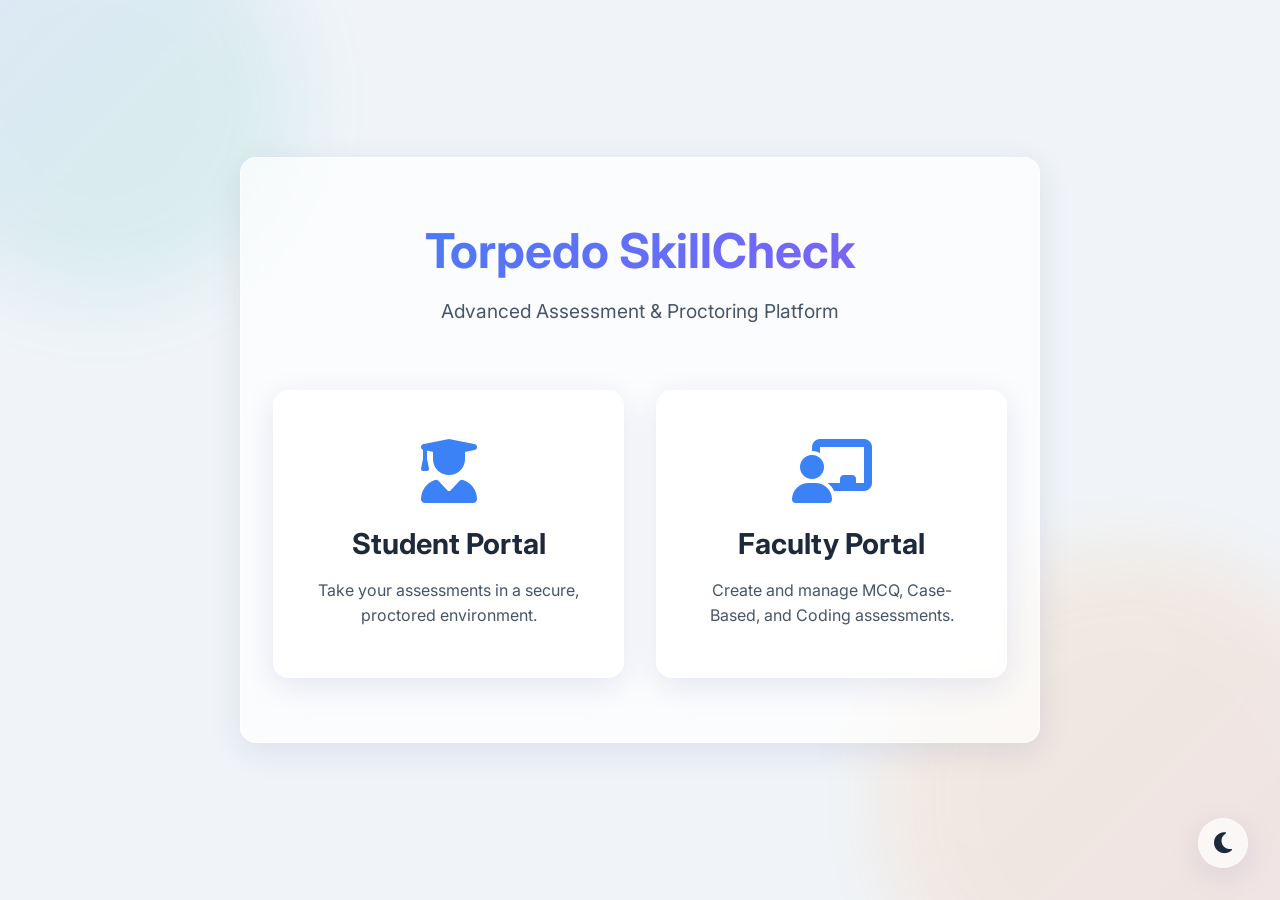
==== index.html @ b28d0c68 "commit" ====
<!DOCTYPE html>
<html lang="en">
<head>
  <meta charset="UTF-8">
  <meta name="viewport" content="width=device-width, initial-scale=1.0">
  <title>Torpedo SkillCheck Portal</title>
  <link rel="stylesheet" href="global.css">
  <!-- Google Fonts: Inter -->
  <link rel="preconnect" href="https://fonts.googleapis.com">
  <link rel="preconnect" href="https://fonts.gstatic.com" crossorigin>
  <link href="https://fonts.googleapis.com/css2?family=Inter:wght@400;500;600;700&display=swap" rel="stylesheet">
  <!-- FontAwesome for Icons -->
  <link rel="stylesheet" href="https://cdnjs.cloudflare.com/ajax/libs/font-awesome/6.4.0/css/all.min.css">
  <style>
    .portal-container {
      display: flex;
      flex-direction: column;
      align-items: center;
      justify-content: center;
      flex: 1;
      padding: 2rem;
      position: relative;
      overflow: hidden;
    }
    
    /* Dynamic animated background bubbles */
    .bg-bubble {
      position: absolute;
      border-radius: 50%;
      background: linear-gradient(135deg, var(--accent-primary), var(--success));
      opacity: 0.1;
      filter: blur(40px);
      z-index: 0;
    }
    
    .bubble-1 {
      width: 400px;
      height: 400px;
      top: -100px;
      left: -100px;
      animation: float 8s ease-in-out infinite;
    }
    
    .bubble-2 {
      width: 500px;
      height: 500px;
      bottom: -150px;
      right: -100px;
      background: linear-gradient(135deg, var(--warning), var(--danger));
      animation: float 12s ease-in-out infinite reverse;
    }
    
    @keyframes float {
      0% { transform: translate(0, 0); }
      50% { transform: translate(30px, 20px); }
      100% { transform: translate(0, 0); }
    }

    .portal-card {
      z-index: 1;
      max-width: 800px;
      width: 100%;
      padding: 4rem 2rem;
      text-align: center;
    }

    .portal-title {
      font-size: 3rem;
      margin-bottom: 1rem;
      background: linear-gradient(135deg, var(--accent-primary), #8b5cf6);
      -webkit-background-clip: text;
      -webkit-text-fill-color: transparent;
    }

    .portal-subtitle {
      font-size: 1.2rem;
      margin-bottom: 4rem;
    }

    .cards-wrapper {
      display: grid;
      grid-template-columns: repeat(auto-fit, minmax(300px, 1fr));
      gap: 2rem;
    }

    .role-card {
      padding: 3rem 2rem;
      display: flex;
      flex-direction: column;
      align-items: center;
      text-decoration: none;
      color: var(--text-primary);
      transition: var(--transition);
    }

    .role-card:hover {
      transform: translateY(-10px);
      border-color: var(--accent-primary);
    }

    .role-icon {
      font-size: 4rem;
      margin-bottom: 1.5rem;
      color: var(--accent-primary);
    }

    .role-title {
      font-size: 1.8rem;
      margin-bottom: 1rem;
    }
  </style>
</head>
<body>
  
  <div class="portal-container">
    <div class="bg-bubble bubble-1"></div>
    <div class="bg-bubble bubble-2"></div>

    <div class="portal-card glass-panel animate-fade-in">
      <h1 class="portal-title">Torpedo SkillCheck</h1>
      <p class="portal-subtitle">Advanced Assessment & Proctoring Platform</p>

      <div class="cards-wrapper">
        <a href="student.html" class="role-card glass-panel">
          <i class="fa-solid fa-user-graduate role-icon"></i>
          <h2 class="role-title">Student Portal</h2>
          <p>Take your assessments in a secure, proctored environment.</p>
        </a>

        <a href="faculty.html" class="role-card glass-panel">
          <i class="fa-solid fa-chalkboard-user role-icon"></i>
          <h2 class="role-title">Faculty Portal</h2>
          <p>Create and manage MCQ, Case-Based, and Coding assessments.</p>
        </a>
      </div>
    </div>
  </div>

  <button class="theme-toggle" id="theme-toggle" title="Toggle Dark Mode">
    <i class="fa-solid fa-moon"></i>
  </button>

  <script src="main.js"></script>
</body>
</html>
---- global.css ----
:root {
  /* Light Mode Colors */
  --bg-primary: #f0f4f8;
  --bg-secondary: #ffffff;
  --text-primary: #1e293b;
  --text-secondary: #475569;
  --accent-primary: #3b82f6;
  --accent-secondary: #60a5fa;
  --success: #10b981;
  --danger: #ef4444;
  --warning: #f59e0b;
  
  --glass-bg: rgba(255, 255, 255, 0.7);
  --glass-border: rgba(255, 255, 255, 0.5);
  --glass-shadow: 0 8px 32px 0 rgba(31, 38, 135, 0.1);
  
  --transition: all 0.3s cubic-bezier(0.4, 0, 0.2, 1);
  --radius-lg: 16px;
  --radius-md: 12px;
  --radius-sm: 8px;
}

[data-theme="dark"] {
  /* Dark Mode Colors */
  --bg-primary: #0f172a;
  --bg-secondary: #1e293b;
  --text-primary: #f8fafc;
  --text-secondary: #cbd5e1;
  --accent-primary: #3b82f6;
  --accent-secondary: #2563eb;
  
  --glass-bg: rgba(30, 41, 59, 0.7);
  --glass-border: rgba(255, 255, 255, 0.1);
  --glass-shadow: 0 8px 32px 0 rgba(0, 0, 0, 0.3);
}

* {
  margin: 0;
  padding: 0;
  box-sizing: border-box;
}

body {
  font-family: 'Inter', system-ui, -apple-system, sans-serif;
  background-color: var(--bg-primary);
  color: var(--text-primary);
  transition: var(--transition);
  min-height: 100vh;
  display: flex;
  flex-direction: column;
}

/* Glassmorphism Utilities */
.glass-panel {
  background: var(--glass-bg);
  backdrop-filter: blur(12px);
  -webkit-backdrop-filter: blur(12px);
  border: 1px solid var(--glass-border);
  box-shadow: var(--glass-shadow);
  border-radius: var(--radius-lg);
}

/* Buttons */
.btn {
  padding: 0.75rem 1.5rem;
  border-radius: var(--radius-sm);
  border: none;
  font-weight: 600;
  cursor: pointer;
  transition: var(--transition);
  display: inline-flex;
  align-items: center;
  justify-content: center;
  gap: 0.5rem;
}

.btn-primary {
  background-color: var(--accent-primary);
  color: white;
}

.btn-primary:hover {
  background-color: var(--accent-secondary);
  transform: translateY(-2px);
  box-shadow: 0 4px 12px rgba(59, 130, 246, 0.4);
}

.btn-outline {
  background-color: transparent;
  border: 2px solid var(--accent-primary);
  color: var(--accent-primary);
}

.btn-outline:hover {
  background-color: var(--accent-primary);
  color: white;
}

/* Theme Toggle Button */
.theme-toggle {
  position: fixed;
  bottom: 2rem;
  right: 2rem;
  width: 50px;
  height: 50px;
  border-radius: 50%;
  background: var(--glass-bg);
  backdrop-filter: blur(8px);
  border: 1px solid var(--glass-border);
  box-shadow: var(--glass-shadow);
  color: var(--text-primary);
  cursor: pointer;
  display: flex;
  align-items: center;
  justify-content: center;
  font-size: 1.5rem;
  transition: var(--transition);
  z-index: 1000;
}

.theme-toggle:hover {
  transform: scale(1.1) rotate(15deg);
}

/* Typography */
h1, h2, h3, h4, h5, h6 {
  color: var(--text-primary);
  line-height: 1.2;
}

p {
  color: var(--text-secondary);
  line-height: 1.6;
}

/* Animations */
@keyframes fadeIn {
  from { opacity: 0; transform: translateY(10px); }
  to { opacity: 1; transform: translateY(0); }
}

.animate-fade-in {
  animation: fadeIn 0.5s ease-out forwards;
}

/* Toast Notifications */
#toast-container {
  position: fixed;
  bottom: 2rem;
  left: 50%;
  transform: translateX(-50%);
  display: flex;
  flex-direction: column;
  gap: 0.5rem;
  z-index: 9999;
}

.toast {
  background: var(--glass-bg);
  backdrop-filter: blur(12px);
  border: 1px solid var(--glass-border);
  box-shadow: var(--glass-shadow);
  padding: 1rem 1.5rem;
  border-radius: var(--radius-sm);
  display: flex;
  align-items: center;
  gap: 0.75rem;
  font-weight: 500;
}

.toast-success i {
  color: var(--success);
}

.toast-error i {
  color: var(--danger);
}

@keyframes fadeOut {
  from { opacity: 1; transform: translateY(0); }
  to { opacity: 0; transform: translateY(10px); }
}
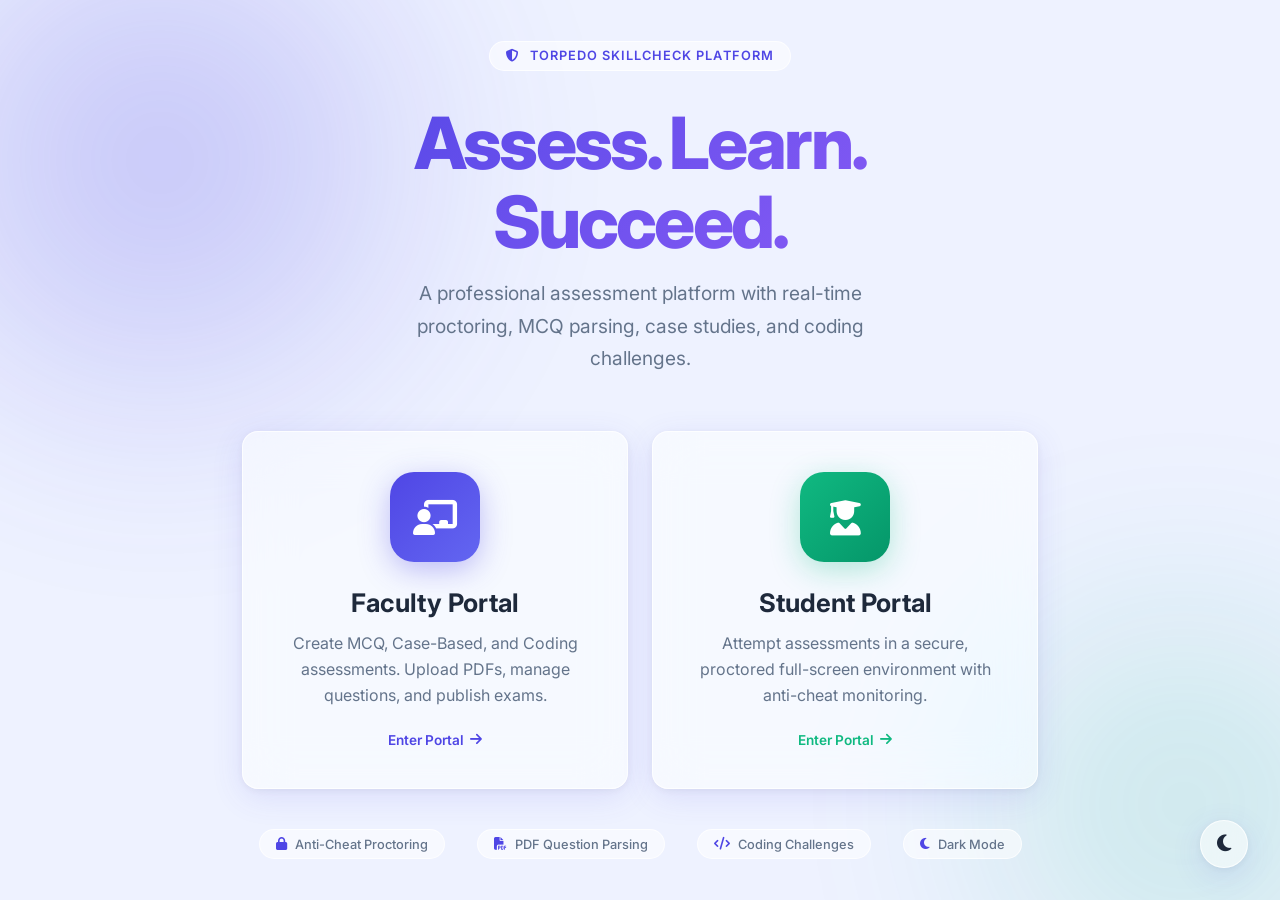
==== commit b066345b: "commit" ====
--- a/index.html
+++ b/index.html
@@ -3,136 +3,176 @@
 <head>
   <meta charset="UTF-8">
   <meta name="viewport" content="width=device-width, initial-scale=1.0">
-  <title>Torpedo SkillCheck Portal</title>
+  <meta name="description" content="Torpedo SkillCheck — Advanced Assessment & Proctoring Platform for Students and Faculty">
+  <title>Torpedo SkillCheck — Assessment Portal</title>
   <link rel="stylesheet" href="global.css">
-  <!-- Google Fonts: Inter -->
-  <link rel="preconnect" href="https://fonts.googleapis.com">
-  <link rel="preconnect" href="https://fonts.gstatic.com" crossorigin>
-  <link href="https://fonts.googleapis.com/css2?family=Inter:wght@400;500;600;700&display=swap" rel="stylesheet">
-  <!-- FontAwesome for Icons -->
-  <link rel="stylesheet" href="https://cdnjs.cloudflare.com/ajax/libs/font-awesome/6.4.0/css/all.min.css">
+  <link rel="stylesheet" href="https://cdnjs.cloudflare.com/ajax/libs/font-awesome/6.5.0/css/all.min.css">
   <style>
-    .portal-container {
-      display: flex;
-      flex-direction: column;
+    body { align-items: center; justify-content: center; }
+
+    .hero-section {
+      text-align: center;
+      max-width: 860px;
+      width: 100%;
+      padding: 2rem;
+      animation: fadeInUp 0.6s ease-out both;
+    }
+
+    .logo-badge {
+      display: inline-flex;
       align-items: center;
-      justify-content: center;
-      flex: 1;
-      padding: 2rem;
-      position: relative;
-      overflow: hidden;
+      gap: 0.6rem;
+      background: var(--glass-bg);
+      border: 1px solid var(--glass-border);
+      border-radius: 99px;
+      padding: 0.4rem 1rem;
+      font-size: 0.8rem;
+      font-weight: 600;
+      color: var(--accent-primary);
+      margin-bottom: 2rem;
+      letter-spacing: 0.08em;
+      text-transform: uppercase;
     }
-    
-    /* Dynamic animated background bubbles */
-    .bg-bubble {
-      position: absolute;
-      border-radius: 50%;
-      background: linear-gradient(135deg, var(--accent-primary), var(--success));
-      opacity: 0.1;
-      filter: blur(40px);
-      z-index: 0;
+
+    .hero-title {
+      font-size: clamp(2.8rem, 6vw, 4.5rem);
+      font-weight: 800;
+      letter-spacing: -0.04em;
+      line-height: 1.1;
+      margin-bottom: 1rem;
+      background: linear-gradient(135deg, var(--accent-primary) 0%, #8b5cf6 50%, var(--success) 100%);
+      background-size: 200% auto;
+      -webkit-background-clip: text;
+      -webkit-text-fill-color: transparent;
+      background-clip: text;
+      animation: shimmer 4s linear infinite;
     }
-    
-    .bubble-1 {
-      width: 400px;
-      height: 400px;
-      top: -100px;
-      left: -100px;
-      animation: float 8s ease-in-out infinite;
+
+    .hero-subtitle {
+      font-size: 1.2rem;
+      margin-bottom: 3.5rem;
+      max-width: 500px;
+      margin-left: auto;
+      margin-right: auto;
     }
-    
-    .bubble-2 {
-      width: 500px;
-      height: 500px;
-      bottom: -150px;
-      right: -100px;
-      background: linear-gradient(135deg, var(--warning), var(--danger));
-      animation: float 12s ease-in-out infinite reverse;
-    }
-    
-    @keyframes float {
-      0% { transform: translate(0, 0); }
-      50% { transform: translate(30px, 20px); }
-      100% { transform: translate(0, 0); }
+
+    .portal-cards {
+      display: grid;
+      grid-template-columns: repeat(auto-fit, minmax(300px, 1fr));
+      gap: 1.5rem;
     }
 
     .portal-card {
-      z-index: 1;
-      max-width: 800px;
-      width: 100%;
-      padding: 4rem 2rem;
-      text-align: center;
-    }
-
-    .portal-title {
-      font-size: 3rem;
-      margin-bottom: 1rem;
-      background: linear-gradient(135deg, var(--accent-primary), #8b5cf6);
-      -webkit-background-clip: text;
-      -webkit-text-fill-color: transparent;
-    }
-
-    .portal-subtitle {
-      font-size: 1.2rem;
-      margin-bottom: 4rem;
-    }
-
-    .cards-wrapper {
-      display: grid;
-      grid-template-columns: repeat(auto-fit, minmax(300px, 1fr));
-      gap: 2rem;
-    }
-
-    .role-card {
-      padding: 3rem 2rem;
+      padding: 2.5rem;
       display: flex;
       flex-direction: column;
       align-items: center;
       text-decoration: none;
       color: var(--text-primary);
       transition: var(--transition);
+      position: relative;
+      overflow: hidden;
+      cursor: pointer;
     }
 
-    .role-card:hover {
-      transform: translateY(-10px);
-      border-color: var(--accent-primary);
+    .portal-card::before {
+      content: '';
+      position: absolute;
+      inset: 0;
+      border-radius: var(--radius-lg);
+      background: linear-gradient(135deg, var(--accent-primary), transparent 60%);
+      opacity: 0;
+      transition: var(--transition);
     }
 
-    .role-icon {
-      font-size: 4rem;
+    .portal-card:hover { transform: translateY(-8px); box-shadow: 0 20px 60px var(--accent-glow); }
+    .portal-card:hover::before { opacity: 0.07; }
+    .portal-card:hover .card-icon { transform: scale(1.15); color: var(--accent-primary); }
+
+    .card-icon-wrap {
+      width: 90px; height: 90px;
+      border-radius: 24px;
+      background: linear-gradient(135deg, var(--accent-primary), var(--accent-secondary));
+      display: flex; align-items: center; justify-content: center;
       margin-bottom: 1.5rem;
-      color: var(--accent-primary);
+      box-shadow: 0 8px 30px var(--accent-glow);
+      position: relative; z-index: 1;
     }
 
-    .role-title {
-      font-size: 1.8rem;
-      margin-bottom: 1rem;
+    .card-icon { font-size: 2.2rem; color: white; transition: var(--transition); }
+
+    .card-title { font-size: 1.6rem; margin-bottom: 0.75rem; font-weight: 700; position: relative; z-index: 1; }
+    .card-desc { color: var(--text-secondary); text-align: center; line-height: 1.6; position: relative; z-index: 1; margin-bottom: 1.5rem; }
+
+    .card-arrow {
+      display: flex; align-items: center; gap: 0.4rem;
+      font-size: 0.85rem; font-weight: 600;
+      color: var(--accent-primary);
+      position: relative; z-index: 1;
+      transition: var(--transition);
     }
+    .portal-card:hover .card-arrow { gap: 0.7rem; }
+
+    .student-card .card-icon-wrap {
+      background: linear-gradient(135deg, #10b981, #059669);
+      box-shadow: 0 8px 30px rgba(16,185,129,0.3);
+    }
+
+    .features-row {
+      display: flex; justify-content: center; gap: 2rem;
+      margin-top: 2.5rem;
+      flex-wrap: wrap;
+    }
+
+    .feature-pill {
+      display: flex; align-items: center; gap: 0.5rem;
+      background: var(--glass-bg);
+      border: 1px solid var(--glass-border);
+      border-radius: 99px;
+      padding: 0.4rem 1rem;
+      font-size: 0.8rem;
+      font-weight: 500;
+      color: var(--text-secondary);
+    }
+    .feature-pill i { color: var(--accent-primary); }
   </style>
 </head>
 <body>
-  
-  <div class="portal-container">
-    <div class="bg-bubble bubble-1"></div>
-    <div class="bg-bubble bubble-2"></div>
 
-    <div class="portal-card glass-panel animate-fade-in">
-      <h1 class="portal-title">Torpedo SkillCheck</h1>
-      <p class="portal-subtitle">Advanced Assessment & Proctoring Platform</p>
+  <div class="hero-section">
+    <div class="logo-badge">
+      <i class="fa-solid fa-shield-halved"></i>
+      Torpedo SkillCheck Platform
+    </div>
 
-      <div class="cards-wrapper">
-        <a href="student.html" class="role-card glass-panel">
-          <i class="fa-solid fa-user-graduate role-icon"></i>
-          <h2 class="role-title">Student Portal</h2>
-          <p>Take your assessments in a secure, proctored environment.</p>
-        </a>
+    <h1 class="hero-title">Assess. Learn.<br>Succeed.</h1>
+    <p class="hero-subtitle">A professional assessment platform with real-time proctoring, MCQ parsing, case studies, and coding challenges.</p>
 
-        <a href="faculty.html" class="role-card glass-panel">
-          <i class="fa-solid fa-chalkboard-user role-icon"></i>
-          <h2 class="role-title">Faculty Portal</h2>
-          <p>Create and manage MCQ, Case-Based, and Coding assessments.</p>
-        </a>
-      </div>
+    <div class="portal-cards">
+      <a href="faculty.html" class="portal-card glass-panel animate-fade-in" style="animation-delay: 0.1s">
+        <div class="card-icon-wrap">
+          <i class="fa-solid fa-chalkboard-user card-icon"></i>
+        </div>
+        <h2 class="card-title">Faculty Portal</h2>
+        <p class="card-desc">Create MCQ, Case-Based, and Coding assessments. Upload PDFs, manage questions, and publish exams.</p>
+        <span class="card-arrow">Enter Portal <i class="fa-solid fa-arrow-right"></i></span>
+      </a>
+
+      <a href="student.html" class="portal-card glass-panel student-card animate-fade-in" style="animation-delay: 0.2s">
+        <div class="card-icon-wrap">
+          <i class="fa-solid fa-user-graduate card-icon"></i>
+        </div>
+        <h2 class="card-title">Student Portal</h2>
+        <p class="card-desc">Attempt assessments in a secure, proctored full-screen environment with anti-cheat monitoring.</p>
+        <span class="card-arrow" style="color: var(--success)">Enter Portal <i class="fa-solid fa-arrow-right"></i></span>
+      </a>
+    </div>
+
+    <div class="features-row">
+      <div class="feature-pill"><i class="fa-solid fa-lock"></i> Anti-Cheat Proctoring</div>
+      <div class="feature-pill"><i class="fa-solid fa-file-pdf"></i> PDF Question Parsing</div>
+      <div class="feature-pill"><i class="fa-solid fa-code"></i> Coding Challenges</div>
+      <div class="feature-pill"><i class="fa-solid fa-moon"></i> Dark Mode</div>
     </div>
   </div>
 
@@ -140,6 +180,6 @@
     <i class="fa-solid fa-moon"></i>
   </button>
 
-  <script src="main.js"></script>
+  <script src="main.js?v=4"></script>
 </body>
 </html>
--- a/global.css
+++ b/global.css
@@ -1,70 +1,120 @@
+/* =====================================================
+   TORPEDO SKILLCHECK — GLOBAL CSS
+   Premium Design System
+   ===================================================== */
+
+@import url('https://fonts.googleapis.com/css2?family=Inter:wght@300;400;500;600;700;800&display=swap');
+
 :root {
-  /* Light Mode Colors */
-  --bg-primary: #f0f4f8;
+  /* Light Mode */
+  --bg-primary: #eef2ff;
   --bg-secondary: #ffffff;
   --text-primary: #1e293b;
-  --text-secondary: #475569;
-  --accent-primary: #3b82f6;
-  --accent-secondary: #60a5fa;
+  --text-secondary: #64748b;
+  --accent-primary: #4f46e5;
+  --accent-secondary: #6366f1;
+  --accent-glow: rgba(79, 70, 229, 0.35);
   --success: #10b981;
   --danger: #ef4444;
   --warning: #f59e0b;
-  
-  --glass-bg: rgba(255, 255, 255, 0.7);
-  --glass-border: rgba(255, 255, 255, 0.5);
-  --glass-shadow: 0 8px 32px 0 rgba(31, 38, 135, 0.1);
-  
-  --transition: all 0.3s cubic-bezier(0.4, 0, 0.2, 1);
+  --success-bg: rgba(16, 185, 129, 0.12);
+  --danger-bg: rgba(239, 68, 68, 0.12);
+
+  --glass-bg: rgba(255, 255, 255, 0.55);
+  --glass-bg-strong: rgba(255, 255, 255, 0.8);
+  --glass-border: rgba(255, 255, 255, 0.75);
+  --glass-shadow: 0 8px 32px rgba(79, 70, 229, 0.12), 0 2px 8px rgba(0,0,0,0.06);
+
+  --transition: all 0.25s cubic-bezier(0.4, 0, 0.2, 1);
+  --radius-xl: 20px;
   --radius-lg: 16px;
   --radius-md: 12px;
   --radius-sm: 8px;
+  --radius-xs: 6px;
 }
 
 [data-theme="dark"] {
-  /* Dark Mode Colors */
-  --bg-primary: #0f172a;
-  --bg-secondary: #1e293b;
-  --text-primary: #f8fafc;
-  --text-secondary: #cbd5e1;
-  --accent-primary: #3b82f6;
-  --accent-secondary: #2563eb;
-  
-  --glass-bg: rgba(30, 41, 59, 0.7);
-  --glass-border: rgba(255, 255, 255, 0.1);
-  --glass-shadow: 0 8px 32px 0 rgba(0, 0, 0, 0.3);
-}
-
-* {
-  margin: 0;
-  padding: 0;
-  box-sizing: border-box;
-}
+  /* Dark Mode */
+  --bg-primary: #0d1117;
+  --bg-secondary: #161b27;
+  --text-primary: #f0f4ff;
+  --text-secondary: #8892b0;
+  --accent-primary: #7c3aed;
+  --accent-secondary: #8b5cf6;
+  --accent-glow: rgba(124, 58, 237, 0.4);
+
+  --glass-bg: rgba(22, 27, 39, 0.7);
+  --glass-bg-strong: rgba(22, 27, 39, 0.92);
+  --glass-border: rgba(255, 255, 255, 0.07);
+  --glass-shadow: 0 8px 32px rgba(0, 0, 0, 0.5), 0 2px 8px rgba(0,0,0,0.3);
+}
+
+/* ---- Reset ---- */
+*, *::before, *::after { margin: 0; padding: 0; box-sizing: border-box; }
+
+html { scroll-behavior: smooth; }
 
 body {
   font-family: 'Inter', system-ui, -apple-system, sans-serif;
   background-color: var(--bg-primary);
   color: var(--text-primary);
-  transition: var(--transition);
   min-height: 100vh;
   display: flex;
   flex-direction: column;
-}
-
-/* Glassmorphism Utilities */
+  position: relative;
+  overflow-x: hidden;
+  transition: background-color 0.4s ease, color 0.4s ease;
+}
+
+/* ---- Animated Background Orbs ---- */
+body::before, body::after {
+  content: "";
+  position: fixed;
+  border-radius: 50%;
+  filter: blur(90px);
+  z-index: -1;
+  pointer-events: none;
+  animation: orbFloat 18s infinite alternate ease-in-out;
+}
+
+body::before {
+  width: 55vw; height: 55vw;
+  background: radial-gradient(circle, var(--accent-primary), transparent 70%);
+  top: -15vw; left: -15vw;
+  opacity: 0.3;
+}
+
+body::after {
+  width: 45vw; height: 45vw;
+  background: radial-gradient(circle, var(--success), transparent 70%);
+  bottom: -15vw; right: -15vw;
+  opacity: 0.2;
+  animation-delay: -8s;
+}
+
+@keyframes orbFloat {
+  0%   { transform: translate(0, 0) scale(1); }
+  50%  { transform: translate(4vw, 6vh) scale(1.15); }
+  100% { transform: translate(-3vw, 10vh) scale(0.88); }
+}
+
+/* ---- Glass Panel ---- */
 .glass-panel {
   background: var(--glass-bg);
-  backdrop-filter: blur(12px);
-  -webkit-backdrop-filter: blur(12px);
+  backdrop-filter: blur(24px) saturate(180%);
+  -webkit-backdrop-filter: blur(24px) saturate(180%);
   border: 1px solid var(--glass-border);
   box-shadow: var(--glass-shadow);
   border-radius: var(--radius-lg);
 }
 
-/* Buttons */
+/* ---- Buttons ---- */
 .btn {
   padding: 0.75rem 1.5rem;
   border-radius: var(--radius-sm);
   border: none;
+  font-family: inherit;
+  font-size: 0.9rem;
   font-weight: 600;
   cursor: pointer;
   transition: var(--transition);
@@ -72,111 +122,261 @@
   align-items: center;
   justify-content: center;
   gap: 0.5rem;
+  letter-spacing: 0.01em;
+  text-decoration: none;
 }
 
 .btn-primary {
-  background-color: var(--accent-primary);
+  background: linear-gradient(135deg, var(--accent-primary), var(--accent-secondary));
   color: white;
+  box-shadow: 0 4px 15px var(--accent-glow);
 }
 
 .btn-primary:hover {
-  background-color: var(--accent-secondary);
   transform: translateY(-2px);
-  box-shadow: 0 4px 12px rgba(59, 130, 246, 0.4);
-}
+  box-shadow: 0 8px 25px var(--accent-glow);
+  filter: brightness(1.1);
+}
+
+.btn-primary:active { transform: translateY(0); }
 
 .btn-outline {
-  background-color: transparent;
+  background: transparent;
   border: 2px solid var(--accent-primary);
   color: var(--accent-primary);
 }
 
 .btn-outline:hover {
-  background-color: var(--accent-primary);
+  background: var(--accent-primary);
   color: white;
-}
-
-/* Theme Toggle Button */
+  transform: translateY(-2px);
+}
+
+.btn-danger {
+  background: var(--danger);
+  color: white;
+}
+.btn-danger:hover { filter: brightness(1.1); transform: translateY(-2px); }
+
+.btn-sm { padding: 0.5rem 1rem; font-size: 0.8rem; }
+.btn-block { width: 100%; }
+
+/* ---- Typography ---- */
+h1, h2, h3, h4, h5, h6 { color: var(--text-primary); line-height: 1.3; font-weight: 700; }
+p { color: var(--text-secondary); line-height: 1.7; }
+
+/* ---- Utility ---- */
+.hidden { display: none !important; }
+.text-center { text-align: center; }
+.text-success { color: var(--success); }
+.text-danger { color: var(--danger); }
+.text-warning { color: var(--warning); }
+.text-accent { color: var(--accent-primary); }
+.mt-1 { margin-top: 0.5rem; }
+.mt-2 { margin-top: 1rem; }
+.mt-3 { margin-top: 1.5rem; }
+.mt-4 { margin-top: 2rem; }
+.mb-1 { margin-bottom: 0.5rem; }
+.mb-2 { margin-bottom: 1rem; }
+
+/* ---- Navbar ---- */
+.navbar {
+  display: flex;
+  justify-content: space-between;
+  align-items: center;
+  padding: 1.1rem 2.5rem;
+  border-radius: 0;
+  border-left: none;
+  border-right: none;
+  border-top: none;
+  position: sticky;
+  top: 0;
+  z-index: 100;
+}
+
+.nav-brand {
+  font-size: 1.4rem;
+  font-weight: 800;
+  display: flex;
+  align-items: center;
+  gap: 0.75rem;
+  color: var(--accent-primary);
+  letter-spacing: -0.02em;
+}
+
+.nav-brand span { color: var(--text-primary); }
+
+.nav-links { display: flex; align-items: center; gap: 1.5rem; }
+
+.nav-link {
+  color: var(--text-secondary);
+  text-decoration: none;
+  font-weight: 500;
+  transition: var(--transition);
+  font-size: 0.9rem;
+  display: flex;
+  align-items: center;
+  gap: 0.4rem;
+}
+.nav-link:hover { color: var(--accent-primary); }
+
+/* ---- Theme Toggle ---- */
+.theme-toggle-inline {
+  background: var(--glass-bg);
+  border: 1px solid var(--glass-border);
+  color: var(--text-primary);
+  font-size: 1rem;
+  cursor: pointer;
+  transition: var(--transition);
+  width: 38px; height: 38px;
+  border-radius: 50%;
+  display: flex; align-items: center; justify-content: center;
+}
+.theme-toggle-inline:hover { color: var(--accent-primary); transform: rotate(20deg); }
+
 .theme-toggle {
-  position: fixed;
-  bottom: 2rem;
-  right: 2rem;
-  width: 50px;
-  height: 50px;
+  position: fixed; bottom: 2rem; right: 2rem;
+  width: 48px; height: 48px;
   border-radius: 50%;
-  background: var(--glass-bg);
-  backdrop-filter: blur(8px);
-  border: 1px solid var(--glass-border);
-  box-shadow: var(--glass-shadow);
-  color: var(--text-primary);
-  cursor: pointer;
-  display: flex;
-  align-items: center;
-  justify-content: center;
-  font-size: 1.5rem;
-  transition: var(--transition);
-  z-index: 1000;
-}
-
-.theme-toggle:hover {
-  transform: scale(1.1) rotate(15deg);
-}
-
-/* Typography */
-h1, h2, h3, h4, h5, h6 {
-  color: var(--text-primary);
-  line-height: 1.2;
-}
-
-p {
-  color: var(--text-secondary);
-  line-height: 1.6;
-}
-
-/* Animations */
-@keyframes fadeIn {
-  from { opacity: 0; transform: translateY(10px); }
-  to { opacity: 1; transform: translateY(0); }
-}
-
-.animate-fade-in {
-  animation: fadeIn 0.5s ease-out forwards;
-}
-
-/* Toast Notifications */
-#toast-container {
-  position: fixed;
-  bottom: 2rem;
-  left: 50%;
-  transform: translateX(-50%);
-  display: flex;
-  flex-direction: column;
-  gap: 0.5rem;
-  z-index: 9999;
-}
-
-.toast {
   background: var(--glass-bg);
   backdrop-filter: blur(12px);
   border: 1px solid var(--glass-border);
   box-shadow: var(--glass-shadow);
-  padding: 1rem 1.5rem;
+  color: var(--text-primary);
+  cursor: pointer;
+  display: flex; align-items: center; justify-content: center;
+  font-size: 1.2rem;
+  transition: var(--transition);
+  z-index: 999;
+}
+.theme-toggle:hover { transform: scale(1.15) rotate(20deg); color: var(--accent-primary); }
+
+/* ---- Badge ---- */
+.badge {
+  padding: 0.3rem 0.8rem;
+  border-radius: 99px;
+  font-size: 0.75rem;
+  font-weight: 600;
+  display: inline-flex;
+  align-items: center;
+  gap: 0.3rem;
+}
+.badge-success { background: var(--success-bg); color: var(--success); }
+.badge-danger { background: var(--danger-bg); color: var(--danger); }
+.badge-warning { background: rgba(245,158,11,0.12); color: var(--warning); }
+
+/* ---- Forms ---- */
+.form-group { margin-bottom: 1.5rem; }
+
+.form-group label {
+  display: block;
+  margin-bottom: 0.5rem;
+  font-weight: 600;
+  font-size: 0.875rem;
+  color: var(--text-primary);
+}
+
+.form-control {
+  width: 100%;
+  padding: 0.8rem 1rem;
+  border: 1.5px solid var(--glass-border);
+  background: var(--glass-bg-strong);
+  color: var(--text-primary);
   border-radius: var(--radius-sm);
-  display: flex;
-  align-items: center;
-  gap: 0.75rem;
-  font-weight: 500;
-}
-
-.toast-success i {
-  color: var(--success);
-}
-
-.toast-error i {
-  color: var(--danger);
-}
+  font-family: inherit;
+  font-size: 0.95rem;
+  transition: var(--transition);
+  resize: vertical;
+}
+
+.form-control:focus {
+  outline: none;
+  border-color: var(--accent-primary);
+  box-shadow: 0 0 0 3px var(--accent-glow);
+}
+
+.form-control::placeholder { color: var(--text-secondary); opacity: 0.7; }
+
+/* ---- Spinner ---- */
+.spinner {
+  width: 44px; height: 44px;
+  border: 3px solid rgba(79,70,229,0.15);
+  border-top-color: var(--accent-primary);
+  border-radius: 50%;
+  animation: spin 0.8s linear infinite;
+  margin: 0 auto 1rem;
+}
+@keyframes spin { to { transform: rotate(360deg); } }
+
+/* ---- Animations ---- */
+@keyframes fadeInUp {
+  from { opacity: 0; transform: translateY(20px); }
+  to   { opacity: 1; transform: translateY(0); }
+}
+@keyframes fadeIn {
+  from { opacity: 0; } to { opacity: 1; }
+}
+@keyframes slideInRight {
+  from { opacity: 0; transform: translateX(30px); }
+  to   { opacity: 1; transform: translateX(0); }
+}
+@keyframes pulse {
+  0%, 100% { opacity: 1; }
+  50%       { opacity: 0.6; }
+}
+@keyframes shimmer {
+  0% { background-position: -200% center; }
+  100% { background-position: 200% center; }
+}
+
+.animate-fade-in  { animation: fadeInUp 0.45s ease-out both; }
+.animate-slide-in { animation: slideInRight 0.4s ease-out both; }
+
+/* ---- Toast ---- */
+#toast-container {
+  position: fixed;
+  bottom: 2rem; left: 50%;
+  transform: translateX(-50%);
+  display: flex; flex-direction: column;
+  gap: 0.6rem;
+  z-index: 9999;
+  pointer-events: none;
+}
+
+.toast {
+  background: var(--glass-bg-strong);
+  backdrop-filter: blur(20px);
+  border: 1px solid var(--glass-border);
+  box-shadow: 0 8px 32px rgba(0,0,0,0.15);
+  padding: 0.9rem 1.5rem;
+  border-radius: var(--radius-md);
+  display: flex; align-items: center; gap: 0.75rem;
+  font-weight: 600;
+  font-size: 0.9rem;
+  min-width: 280px;
+  animation: fadeInUp 0.3s ease-out;
+  pointer-events: auto;
+}
+
+.toast-success { border-left: 4px solid var(--success); }
+.toast-success i { color: var(--success); font-size: 1.1rem; }
+.toast-error { border-left: 4px solid var(--danger); }
+.toast-error i { color: var(--danger); font-size: 1.1rem; }
+.toast-warning { border-left: 4px solid var(--warning); }
+.toast-warning i { color: var(--warning); font-size: 1.1rem; }
 
 @keyframes fadeOut {
-  from { opacity: 1; transform: translateY(0); }
-  to { opacity: 0; transform: translateY(10px); }
-}
+  to { opacity: 0; transform: translateY(8px); }
+}
+
+/* ---- Code Font ---- */
+.code-font {
+  font-family: 'JetBrains Mono', 'Fira Code', 'Courier New', monospace;
+  font-size: 0.9rem;
+  line-height: 1.5;
+}
+
+/* ---- Scrollbar ---- */
+::-webkit-scrollbar { width: 6px; }
+::-webkit-scrollbar-track { background: transparent; }
+::-webkit-scrollbar-thumb { background: var(--accent-primary); border-radius: 99px; opacity: 0.5; }
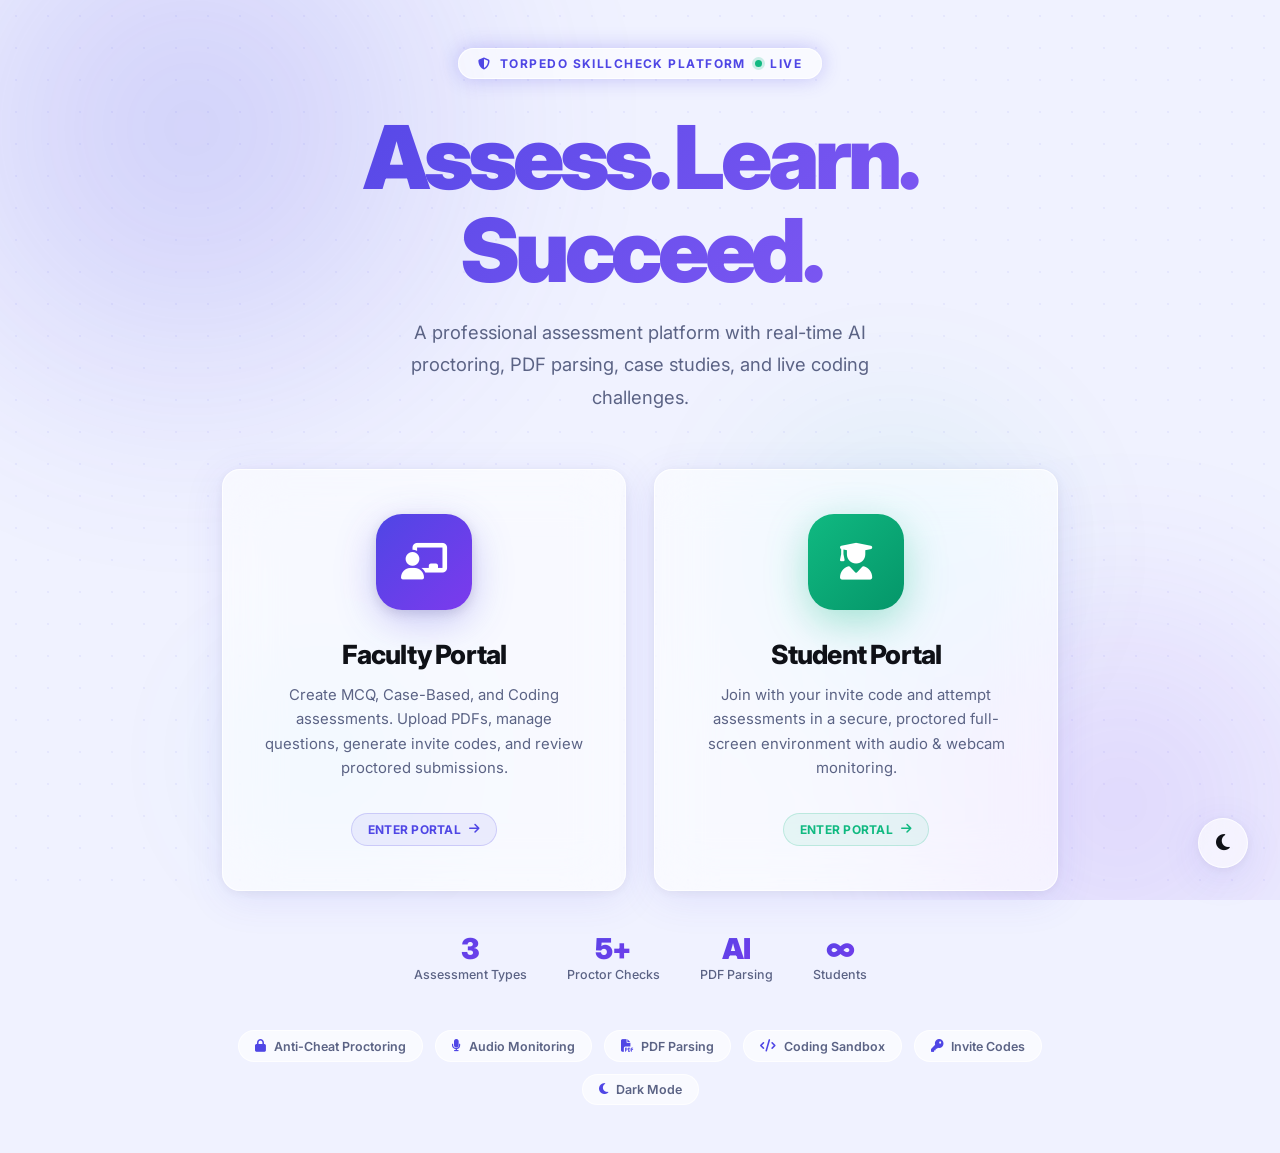
==== commit 736033db: "commit" ====
--- a/index.html
+++ b/index.html
@@ -10,168 +10,319 @@
   <style>
     body { align-items: center; justify-content: center; }
 
+    /* ---- Hero ---- */
     .hero-section {
       text-align: center;
-      max-width: 860px;
+      max-width: 900px;
       width: 100%;
-      padding: 2rem;
-      animation: fadeInUp 0.6s ease-out both;
+      padding: 3rem 2rem;
+      position: relative;
+      z-index: 1;
     }
 
     .logo-badge {
       display: inline-flex;
       align-items: center;
-      gap: 0.6rem;
+      gap: 0.55rem;
       background: var(--glass-bg);
       border: 1px solid var(--glass-border);
       border-radius: 99px;
-      padding: 0.4rem 1rem;
-      font-size: 0.8rem;
-      font-weight: 600;
+      padding: 0.45rem 1.2rem;
+      font-size: 0.75rem;
+      font-weight: 700;
       color: var(--accent-primary);
       margin-bottom: 2rem;
-      letter-spacing: 0.08em;
+      letter-spacing: 0.12em;
       text-transform: uppercase;
+      animation: fadeInDown 0.6s ease-out both;
+      box-shadow: 0 0 20px var(--accent-glow);
+    }
+
+    .logo-badge i {
+      animation: iconPulseGlow 3s ease-in-out infinite;
+    }
+
+    /* Animated badge dot */
+    .live-dot {
+      width: 7px; height: 7px;
+      background: var(--success);
+      border-radius: 50%;
+      animation: pulse 1.5s ease-in-out infinite;
+      box-shadow: 0 0 0 3px rgba(16,185,129,0.2);
     }
 
     .hero-title {
-      font-size: clamp(2.8rem, 6vw, 4.5rem);
-      font-weight: 800;
-      letter-spacing: -0.04em;
-      line-height: 1.1;
-      margin-bottom: 1rem;
-      background: linear-gradient(135deg, var(--accent-primary) 0%, #8b5cf6 50%, var(--success) 100%);
-      background-size: 200% auto;
+      font-size: clamp(3rem, 7vw, 5.5rem);
+      font-weight: 900;
+      letter-spacing: -0.05em;
+      line-height: 1.05;
+      margin-bottom: 1.25rem;
+      background: linear-gradient(135deg, var(--accent-primary) 0%, #8b5cf6 40%, var(--accent-tertiary) 70%, var(--success) 100%);
+      background-size: 300% auto;
       -webkit-background-clip: text;
       -webkit-text-fill-color: transparent;
       background-clip: text;
-      animation: shimmer 4s linear infinite;
+      animation: shimmer 6s linear infinite, fadeInUp 0.7s ease-out 0.1s both;
     }
 
     .hero-subtitle {
-      font-size: 1.2rem;
+      font-size: 1.15rem;
       margin-bottom: 3.5rem;
-      max-width: 500px;
+      max-width: 540px;
       margin-left: auto;
       margin-right: auto;
-    }
-
+      animation: fadeInUp 0.7s ease-out 0.25s both;
+    }
+
+    /* ---- Portal Cards ---- */
     .portal-cards {
       display: grid;
       grid-template-columns: repeat(auto-fit, minmax(300px, 1fr));
-      gap: 1.5rem;
+      gap: 1.75rem;
+      animation: fadeInUp 0.7s ease-out 0.35s both;
     }
 
     .portal-card {
-      padding: 2.5rem;
+      padding: 2.75rem 2.25rem;
       display: flex;
       flex-direction: column;
       align-items: center;
       text-decoration: none;
       color: var(--text-primary);
-      transition: var(--transition);
+      transition: all 0.4s cubic-bezier(0.34, 1.56, 0.64, 1);
       position: relative;
       overflow: hidden;
       cursor: pointer;
     }
 
+    /* Shimmer sweep on hover */
     .portal-card::before {
       content: '';
       position: absolute;
-      inset: 0;
-      border-radius: var(--radius-lg);
-      background: linear-gradient(135deg, var(--accent-primary), transparent 60%);
+      top: -50%; left: -75%;
+      width: 50%; height: 200%;
+      background: linear-gradient(to right, transparent, rgba(255,255,255,0.12), transparent);
+      transform: skewX(-15deg);
+      transition: left 0.6s ease;
+      pointer-events: none;
+    }
+    .portal-card:hover::before { left: 135%; }
+
+    /* Glow halo */
+    .portal-card::after {
+      content: '';
+      position: absolute;
+      inset: -2px;
+      border-radius: calc(var(--radius-lg) + 2px);
+      background: linear-gradient(135deg, var(--accent-primary), var(--accent-secondary));
+      z-index: -1;
       opacity: 0;
-      transition: var(--transition);
-    }
-
-    .portal-card:hover { transform: translateY(-8px); box-shadow: 0 20px 60px var(--accent-glow); }
-    .portal-card:hover::before { opacity: 0.07; }
-    .portal-card:hover .card-icon { transform: scale(1.15); color: var(--accent-primary); }
+      transition: opacity 0.4s ease;
+    }
+    .portal-card:hover::after { opacity: 0.2; }
+
+    .portal-card:hover {
+      transform: translateY(-10px) scale(1.01);
+      box-shadow: 0 30px 80px var(--accent-glow-lg);
+    }
 
     .card-icon-wrap {
-      width: 90px; height: 90px;
-      border-radius: 24px;
-      background: linear-gradient(135deg, var(--accent-primary), var(--accent-secondary));
+      width: 96px; height: 96px;
+      border-radius: 26px;
+      background: linear-gradient(135deg, var(--accent-primary) 0%, var(--accent-secondary) 100%);
       display: flex; align-items: center; justify-content: center;
-      margin-bottom: 1.5rem;
-      box-shadow: 0 8px 30px var(--accent-glow);
+      margin-bottom: 1.75rem;
+      box-shadow: 0 12px 40px var(--accent-glow), 0 4px 12px rgba(0,0,0,0.12);
       position: relative; z-index: 1;
-    }
-
-    .card-icon { font-size: 2.2rem; color: white; transition: var(--transition); }
-
-    .card-title { font-size: 1.6rem; margin-bottom: 0.75rem; font-weight: 700; position: relative; z-index: 1; }
-    .card-desc { color: var(--text-secondary); text-align: center; line-height: 1.6; position: relative; z-index: 1; margin-bottom: 1.5rem; }
+      transition: all 0.4s cubic-bezier(0.34, 1.56, 0.64, 1);
+      animation: float 5s ease-in-out infinite;
+    }
+
+    .portal-card:hover .card-icon-wrap {
+      transform: scale(1.12) rotate(-3deg);
+      box-shadow: 0 20px 60px var(--accent-glow-lg);
+    }
+
+    .card-icon { font-size: 2.3rem; color: white; }
+
+    .card-title {
+      font-size: 1.65rem;
+      margin-bottom: 0.75rem;
+      font-weight: 800;
+      position: relative; z-index: 1;
+      letter-spacing: -0.03em;
+    }
+
+    .card-desc {
+      color: var(--text-secondary);
+      text-align: center;
+      line-height: 1.65;
+      position: relative; z-index: 1;
+      margin-bottom: 2rem;
+      font-size: 0.93rem;
+    }
 
     .card-arrow {
-      display: flex; align-items: center; gap: 0.4rem;
-      font-size: 0.85rem; font-weight: 600;
+      display: inline-flex;
+      align-items: center;
+      gap: 0.5rem;
+      font-size: 0.85rem;
+      font-weight: 700;
       color: var(--accent-primary);
       position: relative; z-index: 1;
-      transition: var(--transition);
-    }
-    .portal-card:hover .card-arrow { gap: 0.7rem; }
+      padding: 0.5rem 1rem;
+      border-radius: 99px;
+      background: rgba(79,70,229,0.08);
+      border: 1px solid rgba(79,70,229,0.2);
+      transition: all 0.3s ease;
+      letter-spacing: 0.02em;
+      text-transform: uppercase;
+      font-size: 0.75rem;
+    }
+    .portal-card:hover .card-arrow {
+      background: rgba(79,70,229,0.15);
+      gap: 0.8rem;
+    }
 
     .student-card .card-icon-wrap {
-      background: linear-gradient(135deg, #10b981, #059669);
-      box-shadow: 0 8px 30px rgba(16,185,129,0.3);
-    }
-
+      background: linear-gradient(135deg, #10b981 0%, #059669 100%);
+      box-shadow: 0 12px 40px rgba(16,185,129,0.35);
+    }
+    .student-card .card-arrow {
+      color: var(--success);
+      background: rgba(16,185,129,0.08);
+      border-color: rgba(16,185,129,0.2);
+    }
+    .student-card:hover .card-arrow { background: rgba(16,185,129,0.15); }
+    .student-card:hover { box-shadow: 0 30px 80px rgba(16,185,129,0.25); }
+
+    /* ---- Feature Pills ---- */
     .features-row {
-      display: flex; justify-content: center; gap: 2rem;
-      margin-top: 2.5rem;
+      display: flex;
+      justify-content: center;
+      gap: 0.75rem;
+      margin-top: 3rem;
       flex-wrap: wrap;
+      animation: fadeInUp 0.7s ease-out 0.5s both;
     }
 
     .feature-pill {
-      display: flex; align-items: center; gap: 0.5rem;
+      display: flex;
+      align-items: center;
+      gap: 0.5rem;
       background: var(--glass-bg);
       border: 1px solid var(--glass-border);
       border-radius: 99px;
-      padding: 0.4rem 1rem;
-      font-size: 0.8rem;
-      font-weight: 500;
+      padding: 0.45rem 1rem;
+      font-size: 0.78rem;
+      font-weight: 600;
       color: var(--text-secondary);
+      transition: var(--transition);
+      cursor: default;
     }
     .feature-pill i { color: var(--accent-primary); }
+    .feature-pill:hover {
+      border-color: var(--accent-primary);
+      color: var(--accent-primary);
+      background: rgba(79,70,229,0.07);
+      transform: translateY(-2px);
+      box-shadow: 0 4px 15px var(--accent-glow);
+    }
+
+    /* ---- Stats ---- */
+    .stats-row {
+      display: flex;
+      justify-content: center;
+      gap: 2.5rem;
+      margin-top: 2.5rem;
+      flex-wrap: wrap;
+      animation: fadeInUp 0.7s ease-out 0.45s both;
+    }
+
+    .stat-item { text-align: center; }
+    .stat-num {
+      font-size: 1.8rem;
+      font-weight: 900;
+      background: linear-gradient(135deg, var(--accent-primary), var(--accent-secondary));
+      -webkit-background-clip: text;
+      -webkit-text-fill-color: transparent;
+      background-clip: text;
+      letter-spacing: -0.04em;
+    }
+    .stat-label { font-size: 0.78rem; color: var(--text-secondary); font-weight: 500; margin-top: 0.1rem; }
   </style>
 </head>
 <body>
 
+  <!-- Animated background -->
+  <div class="bg-canvas">
+    <div class="bg-orb bg-orb-1"></div>
+    <div class="bg-orb bg-orb-2"></div>
+    <div class="bg-orb bg-orb-3"></div>
+    <div class="bg-orb bg-orb-4"></div>
+  </div>
+
   <div class="hero-section">
+    <!-- Badge -->
     <div class="logo-badge">
       <i class="fa-solid fa-shield-halved"></i>
       Torpedo SkillCheck Platform
+      <div class="live-dot"></div>
+      Live
     </div>
 
+    <!-- Title -->
     <h1 class="hero-title">Assess. Learn.<br>Succeed.</h1>
-    <p class="hero-subtitle">A professional assessment platform with real-time proctoring, MCQ parsing, case studies, and coding challenges.</p>
-
+    <p class="hero-subtitle">A professional assessment platform with real-time AI proctoring, PDF parsing, case studies, and live coding challenges.</p>
+
+    <!-- Cards -->
     <div class="portal-cards">
-      <a href="faculty.html" class="portal-card glass-panel animate-fade-in" style="animation-delay: 0.1s">
+      <a href="faculty.html" class="portal-card glass-panel" style="animation: fadeInUp 0.6s ease-out 0.3s both">
         <div class="card-icon-wrap">
           <i class="fa-solid fa-chalkboard-user card-icon"></i>
         </div>
         <h2 class="card-title">Faculty Portal</h2>
-        <p class="card-desc">Create MCQ, Case-Based, and Coding assessments. Upload PDFs, manage questions, and publish exams.</p>
+        <p class="card-desc">Create MCQ, Case-Based, and Coding assessments. Upload PDFs, manage questions, generate invite codes, and review proctored submissions.</p>
         <span class="card-arrow">Enter Portal <i class="fa-solid fa-arrow-right"></i></span>
       </a>
 
-      <a href="student.html" class="portal-card glass-panel student-card animate-fade-in" style="animation-delay: 0.2s">
+      <a href="student.html" class="portal-card glass-panel student-card" style="animation: fadeInUp 0.6s ease-out 0.42s both">
         <div class="card-icon-wrap">
           <i class="fa-solid fa-user-graduate card-icon"></i>
         </div>
         <h2 class="card-title">Student Portal</h2>
-        <p class="card-desc">Attempt assessments in a secure, proctored full-screen environment with anti-cheat monitoring.</p>
-        <span class="card-arrow" style="color: var(--success)">Enter Portal <i class="fa-solid fa-arrow-right"></i></span>
+        <p class="card-desc">Join with your invite code and attempt assessments in a secure, proctored full-screen environment with audio & webcam monitoring.</p>
+        <span class="card-arrow" style="color:var(--success)">Enter Portal <i class="fa-solid fa-arrow-right"></i></span>
       </a>
     </div>
 
+    <!-- Stats -->
+    <div class="stats-row">
+      <div class="stat-item">
+        <div class="stat-num">3</div>
+        <div class="stat-label">Assessment Types</div>
+      </div>
+      <div class="stat-item">
+        <div class="stat-num">5+</div>
+        <div class="stat-label">Proctor Checks</div>
+      </div>
+      <div class="stat-item">
+        <div class="stat-num">AI</div>
+        <div class="stat-label">PDF Parsing</div>
+      </div>
+      <div class="stat-item">
+        <div class="stat-num">∞</div>
+        <div class="stat-label">Students</div>
+      </div>
+    </div>
+
+    <!-- Feature Pills -->
     <div class="features-row">
       <div class="feature-pill"><i class="fa-solid fa-lock"></i> Anti-Cheat Proctoring</div>
-      <div class="feature-pill"><i class="fa-solid fa-file-pdf"></i> PDF Question Parsing</div>
-      <div class="feature-pill"><i class="fa-solid fa-code"></i> Coding Challenges</div>
+      <div class="feature-pill"><i class="fa-solid fa-microphone"></i> Audio Monitoring</div>
+      <div class="feature-pill"><i class="fa-solid fa-file-pdf"></i> PDF Parsing</div>
+      <div class="feature-pill"><i class="fa-solid fa-code"></i> Coding Sandbox</div>
+      <div class="feature-pill"><i class="fa-solid fa-key"></i> Invite Codes</div>
       <div class="feature-pill"><i class="fa-solid fa-moon"></i> Dark Mode</div>
     </div>
   </div>
@@ -180,6 +331,6 @@
     <i class="fa-solid fa-moon"></i>
   </button>
 
-  <script src="main.js?v=4"></script>
+  <script src="main.js?v=5"></script>
 </body>
 </html>
--- a/global.css
+++ b/global.css
@@ -1,114 +1,215 @@
 /* =====================================================
-   TORPEDO SKILLCHECK — GLOBAL CSS
-   Premium Design System
+   TORPEDO SKILLCHECK — GLOBAL CSS v5
+   Premium Design System — Cinematic Edition
    ===================================================== */
 
-@import url('https://fonts.googleapis.com/css2?family=Inter:wght@300;400;500;600;700;800&display=swap');
-
+@import url('https://fonts.googleapis.com/css2?family=Inter:wght@300;400;500;600;700;800;900&family=JetBrains+Mono:wght@400;600&display=swap');
+
+/* ======================================================
+   DESIGN TOKENS
+   ====================================================== */
 :root {
-  /* Light Mode */
-  --bg-primary: #eef2ff;
-  --bg-secondary: #ffffff;
-  --text-primary: #1e293b;
-  --text-secondary: #64748b;
-  --accent-primary: #4f46e5;
-  --accent-secondary: #6366f1;
-  --accent-glow: rgba(79, 70, 229, 0.35);
-  --success: #10b981;
-  --danger: #ef4444;
-  --warning: #f59e0b;
-  --success-bg: rgba(16, 185, 129, 0.12);
-  --danger-bg: rgba(239, 68, 68, 0.12);
-
-  --glass-bg: rgba(255, 255, 255, 0.55);
-  --glass-bg-strong: rgba(255, 255, 255, 0.8);
-  --glass-border: rgba(255, 255, 255, 0.75);
-  --glass-shadow: 0 8px 32px rgba(79, 70, 229, 0.12), 0 2px 8px rgba(0,0,0,0.06);
-
-  --transition: all 0.25s cubic-bezier(0.4, 0, 0.2, 1);
-  --radius-xl: 20px;
-  --radius-lg: 16px;
+  /* --- Palette (Light) --- */
+  --bg-primary:    #f0f2ff;
+  --bg-secondary:  #ffffff;
+  --text-primary:  #0f1117;
+  --text-secondary:#5b6385;
+
+  --accent-primary:   #4f46e5;
+  --accent-secondary: #7c3aed;
+  --accent-tertiary:  #06b6d4;
+  --accent-glow:      rgba(79, 70, 229, 0.28);
+  --accent-glow-lg:   rgba(79, 70, 229, 0.5);
+
+  --success:     #10b981;
+  --danger:      #ef4444;
+  --warning:     #f59e0b;
+  --success-bg:  rgba(16, 185, 129, 0.10);
+  --danger-bg:   rgba(239, 68, 68, 0.10);
+  --warning-bg:  rgba(245, 158, 11, 0.10);
+
+  --glass-bg:         rgba(255, 255, 255, 0.60);
+  --glass-bg-strong:  rgba(255, 255, 255, 0.85);
+  --glass-border:     rgba(255, 255, 255, 0.80);
+  --glass-shadow:     0 8px 40px rgba(79, 70, 229, 0.10), 0 2px 12px rgba(0,0,0,0.06);
+  --glass-shadow-lg:  0 24px 80px rgba(79, 70, 229, 0.18), 0 4px 24px rgba(0,0,0,0.08);
+
+  --transition:      all 0.25s cubic-bezier(0.4, 0, 0.2, 1);
+  --transition-slow: all 0.45s cubic-bezier(0.4, 0, 0.2, 1);
+  --transition-bounce: all 0.35s cubic-bezier(0.34, 1.56, 0.64, 1);
+
+  --radius-xl: 24px;
+  --radius-lg: 18px;
   --radius-md: 12px;
   --radius-sm: 8px;
-  --radius-xs: 6px;
+  --radius-xs: 5px;
 }
 
 [data-theme="dark"] {
-  /* Dark Mode */
-  --bg-primary: #0d1117;
-  --bg-secondary: #161b27;
-  --text-primary: #f0f4ff;
-  --text-secondary: #8892b0;
-  --accent-primary: #7c3aed;
-  --accent-secondary: #8b5cf6;
-  --accent-glow: rgba(124, 58, 237, 0.4);
-
-  --glass-bg: rgba(22, 27, 39, 0.7);
-  --glass-bg-strong: rgba(22, 27, 39, 0.92);
-  --glass-border: rgba(255, 255, 255, 0.07);
-  --glass-shadow: 0 8px 32px rgba(0, 0, 0, 0.5), 0 2px 8px rgba(0,0,0,0.3);
-}
-
-/* ---- Reset ---- */
-*, *::before, *::after { margin: 0; padding: 0; box-sizing: border-box; }
-
+  --bg-primary:   #080b14;
+  --bg-secondary: #0f1421;
+  --text-primary: #e8ecff;
+  --text-secondary: #7b85b0;
+
+  --accent-primary:   #6d5ef5;
+  --accent-secondary: #9b79ff;
+  --accent-tertiary:  #22d3ee;
+  --accent-glow:      rgba(109, 94, 245, 0.35);
+  --accent-glow-lg:   rgba(109, 94, 245, 0.6);
+
+  --glass-bg:         rgba(15, 20, 35, 0.72);
+  --glass-bg-strong:  rgba(15, 20, 35, 0.94);
+  --glass-border:     rgba(255, 255, 255, 0.06);
+  --glass-shadow:     0 8px 40px rgba(0, 0, 0, 0.55), 0 2px 12px rgba(0,0,0,0.35);
+  --glass-shadow-lg:  0 24px 80px rgba(0, 0, 0, 0.7), 0 4px 24px rgba(0,0,0,0.5);
+}
+
+/* ======================================================
+   RESET
+   ====================================================== */
+*, *::before, *::after {
+  margin: 0; padding: 0;
+  box-sizing: border-box;
+}
 html { scroll-behavior: smooth; }
 
 body {
   font-family: 'Inter', system-ui, -apple-system, sans-serif;
-  background-color: var(--bg-primary);
+  background: var(--bg-primary);
   color: var(--text-primary);
   min-height: 100vh;
   display: flex;
   flex-direction: column;
   position: relative;
   overflow-x: hidden;
-  transition: background-color 0.4s ease, color 0.4s ease;
-}
-
-/* ---- Animated Background Orbs ---- */
-body::before, body::after {
-  content: "";
+  transition: background 0.5s ease, color 0.4s ease;
+}
+
+/* ======================================================
+   ANIMATED BACKGROUND — Multi-Orb System
+   ====================================================== */
+.bg-canvas {
   position: fixed;
+  inset: 0;
+  z-index: -1;
+  overflow: hidden;
+  pointer-events: none;
+}
+
+.bg-orb {
+  position: absolute;
   border-radius: 50%;
-  filter: blur(90px);
+  filter: blur(80px);
+  will-change: transform;
+}
+
+.bg-orb-1 {
+  width: 60vw; height: 60vw;
+  background: radial-gradient(circle, var(--accent-primary) 0%, transparent 70%);
+  top: -20vw; left: -15vw;
+  opacity: 0.22;
+  animation: orbDrift1 22s infinite alternate ease-in-out;
+}
+
+.bg-orb-2 {
+  width: 45vw; height: 45vw;
+  background: radial-gradient(circle, var(--accent-secondary) 0%, transparent 70%);
+  bottom: -15vw; right: -10vw;
+  opacity: 0.18;
+  animation: orbDrift2 28s infinite alternate ease-in-out;
+}
+
+.bg-orb-3 {
+  width: 30vw; height: 30vw;
+  background: radial-gradient(circle, var(--success) 0%, transparent 70%);
+  top: 40%; left: 55%;
+  opacity: 0.12;
+  animation: orbDrift3 18s infinite alternate ease-in-out;
+}
+
+.bg-orb-4 {
+  width: 20vw; height: 20vw;
+  background: radial-gradient(circle, var(--accent-tertiary) 0%, transparent 70%);
+  top: 70%; left: 15%;
+  opacity: 0.10;
+  animation: orbDrift4 24s infinite alternate ease-in-out;
+}
+
+@keyframes orbDrift1 {
+  0%   { transform: translate(0, 0) scale(1); }
+  50%  { transform: translate(5vw, 8vh) scale(1.18); }
+  100% { transform: translate(-4vw, 12vh) scale(0.9); }
+}
+@keyframes orbDrift2 {
+  0%   { transform: translate(0, 0) scale(1); }
+  50%  { transform: translate(-6vw, -10vh) scale(1.12); }
+  100% { transform: translate(3vw, 5vh) scale(0.95); }
+}
+@keyframes orbDrift3 {
+  0%   { transform: translate(0, 0) scale(1); }
+  100% { transform: translate(-8vw, 6vh) scale(1.3); }
+}
+@keyframes orbDrift4 {
+  0%   { transform: translate(0, 0) scale(1); }
+  100% { transform: translate(5vw, -8vh) scale(1.2); }
+}
+
+/* Subtle dot grid overlay */
+body::before {
+  content: '';
+  position: fixed;
+  inset: 0;
   z-index: -1;
+  background-image: radial-gradient(circle, rgba(79,70,229,0.06) 1px, transparent 1px);
+  background-size: 32px 32px;
   pointer-events: none;
-  animation: orbFloat 18s infinite alternate ease-in-out;
-}
-
-body::before {
-  width: 55vw; height: 55vw;
-  background: radial-gradient(circle, var(--accent-primary), transparent 70%);
-  top: -15vw; left: -15vw;
-  opacity: 0.3;
-}
-
-body::after {
-  width: 45vw; height: 45vw;
-  background: radial-gradient(circle, var(--success), transparent 70%);
-  bottom: -15vw; right: -15vw;
-  opacity: 0.2;
-  animation-delay: -8s;
-}
-
-@keyframes orbFloat {
-  0%   { transform: translate(0, 0) scale(1); }
-  50%  { transform: translate(4vw, 6vh) scale(1.15); }
-  100% { transform: translate(-3vw, 10vh) scale(0.88); }
-}
-
-/* ---- Glass Panel ---- */
+}
+
+/* ======================================================
+   GLASS PANEL
+   ====================================================== */
 .glass-panel {
   background: var(--glass-bg);
-  backdrop-filter: blur(24px) saturate(180%);
-  -webkit-backdrop-filter: blur(24px) saturate(180%);
+  backdrop-filter: blur(28px) saturate(200%);
+  -webkit-backdrop-filter: blur(28px) saturate(200%);
   border: 1px solid var(--glass-border);
   box-shadow: var(--glass-shadow);
   border-radius: var(--radius-lg);
 }
 
-/* ---- Buttons ---- */
+.glass-panel-lg {
+  background: var(--glass-bg);
+  backdrop-filter: blur(32px) saturate(200%);
+  -webkit-backdrop-filter: blur(32px) saturate(200%);
+  border: 1px solid var(--glass-border);
+  box-shadow: var(--glass-shadow-lg);
+  border-radius: var(--radius-xl);
+}
+
+/* ======================================================
+   TYPOGRAPHY
+   ====================================================== */
+h1, h2, h3, h4, h5, h6 {
+  color: var(--text-primary);
+  line-height: 1.25;
+  font-weight: 700;
+  letter-spacing: -0.02em;
+}
+p { color: var(--text-secondary); line-height: 1.75; }
+
+/* Gradient text utility */
+.gradient-text {
+  background: linear-gradient(135deg, var(--accent-primary) 0%, var(--accent-secondary) 50%, var(--accent-tertiary) 100%);
+  background-size: 200% auto;
+  -webkit-background-clip: text;
+  -webkit-text-fill-color: transparent;
+  background-clip: text;
+  animation: shimmer 5s linear infinite;
+}
+
+/* ======================================================
+   BUTTONS
+   ====================================================== */
 .btn {
   padding: 0.75rem 1.5rem;
   border-radius: var(--radius-sm);
@@ -117,163 +218,98 @@
   font-size: 0.9rem;
   font-weight: 600;
   cursor: pointer;
-  transition: var(--transition);
+  transition: var(--transition-bounce);
   display: inline-flex;
   align-items: center;
   justify-content: center;
   gap: 0.5rem;
   letter-spacing: 0.01em;
   text-decoration: none;
-}
+  position: relative;
+  overflow: hidden;
+}
+
+/* Ripple effect */
+.btn::after {
+  content: '';
+  position: absolute;
+  inset: 0;
+  background: white;
+  opacity: 0;
+  transition: opacity 0.2s;
+  border-radius: inherit;
+}
+.btn:active::after { opacity: 0.12; }
 
 .btn-primary {
-  background: linear-gradient(135deg, var(--accent-primary), var(--accent-secondary));
+  background: linear-gradient(135deg, var(--accent-primary) 0%, var(--accent-secondary) 100%);
   color: white;
-  box-shadow: 0 4px 15px var(--accent-glow);
-}
-
+  box-shadow: 0 4px 18px var(--accent-glow), 0 1px 4px rgba(0,0,0,0.12);
+}
 .btn-primary:hover {
-  transform: translateY(-2px);
-  box-shadow: 0 8px 25px var(--accent-glow);
-  filter: brightness(1.1);
-}
-
-.btn-primary:active { transform: translateY(0); }
+  transform: translateY(-3px) scale(1.02);
+  box-shadow: 0 10px 35px var(--accent-glow-lg), 0 2px 8px rgba(0,0,0,0.15);
+  filter: brightness(1.08);
+}
+.btn-primary:active { transform: translateY(-1px) scale(0.99); }
 
 .btn-outline {
   background: transparent;
-  border: 2px solid var(--accent-primary);
+  border: 1.5px solid var(--accent-primary);
   color: var(--accent-primary);
-}
-
+  box-shadow: 0 0 0 0 var(--accent-glow);
+}
 .btn-outline:hover {
   background: var(--accent-primary);
   color: white;
   transform: translateY(-2px);
+  box-shadow: 0 6px 20px var(--accent-glow);
 }
 
 .btn-danger {
-  background: var(--danger);
+  background: linear-gradient(135deg, #ef4444, #dc2626);
   color: white;
-}
-.btn-danger:hover { filter: brightness(1.1); transform: translateY(-2px); }
-
-.btn-sm { padding: 0.5rem 1rem; font-size: 0.8rem; }
+  box-shadow: 0 4px 15px rgba(239,68,68,0.3);
+}
+.btn-danger:hover {
+  transform: translateY(-2px);
+  box-shadow: 0 8px 25px rgba(239,68,68,0.45);
+  filter: brightness(1.08);
+}
+
+.btn-success {
+  background: linear-gradient(135deg, #10b981, #059669);
+  color: white;
+  box-shadow: 0 4px 15px rgba(16,185,129,0.3);
+}
+.btn-success:hover {
+  transform: translateY(-2px);
+  box-shadow: 0 8px 25px rgba(16,185,129,0.45);
+}
+
+.btn-sm  { padding: 0.45rem 0.9rem; font-size: 0.8rem; border-radius: var(--radius-xs); }
+.btn-lg  { padding: 1rem 2rem; font-size: 1rem; border-radius: var(--radius-md); }
 .btn-block { width: 100%; }
 
-/* ---- Typography ---- */
-h1, h2, h3, h4, h5, h6 { color: var(--text-primary); line-height: 1.3; font-weight: 700; }
-p { color: var(--text-secondary); line-height: 1.7; }
-
-/* ---- Utility ---- */
-.hidden { display: none !important; }
-.text-center { text-align: center; }
-.text-success { color: var(--success); }
-.text-danger { color: var(--danger); }
-.text-warning { color: var(--warning); }
-.text-accent { color: var(--accent-primary); }
-.mt-1 { margin-top: 0.5rem; }
-.mt-2 { margin-top: 1rem; }
-.mt-3 { margin-top: 1.5rem; }
-.mt-4 { margin-top: 2rem; }
-.mb-1 { margin-bottom: 0.5rem; }
-.mb-2 { margin-bottom: 1rem; }
-
-/* ---- Navbar ---- */
-.navbar {
-  display: flex;
-  justify-content: space-between;
-  align-items: center;
-  padding: 1.1rem 2.5rem;
-  border-radius: 0;
-  border-left: none;
-  border-right: none;
-  border-top: none;
-  position: sticky;
-  top: 0;
-  z-index: 100;
-}
-
-.nav-brand {
-  font-size: 1.4rem;
-  font-weight: 800;
-  display: flex;
-  align-items: center;
-  gap: 0.75rem;
-  color: var(--accent-primary);
-  letter-spacing: -0.02em;
-}
-
-.nav-brand span { color: var(--text-primary); }
-
-.nav-links { display: flex; align-items: center; gap: 1.5rem; }
-
-.nav-link {
-  color: var(--text-secondary);
-  text-decoration: none;
-  font-weight: 500;
-  transition: var(--transition);
-  font-size: 0.9rem;
-  display: flex;
-  align-items: center;
-  gap: 0.4rem;
-}
-.nav-link:hover { color: var(--accent-primary); }
-
-/* ---- Theme Toggle ---- */
-.theme-toggle-inline {
-  background: var(--glass-bg);
-  border: 1px solid var(--glass-border);
-  color: var(--text-primary);
-  font-size: 1rem;
-  cursor: pointer;
-  transition: var(--transition);
+/* Icon-only button */
+.btn-icon {
   width: 38px; height: 38px;
+  padding: 0;
   border-radius: 50%;
-  display: flex; align-items: center; justify-content: center;
-}
-.theme-toggle-inline:hover { color: var(--accent-primary); transform: rotate(20deg); }
-
-.theme-toggle {
-  position: fixed; bottom: 2rem; right: 2rem;
-  width: 48px; height: 48px;
-  border-radius: 50%;
-  background: var(--glass-bg);
-  backdrop-filter: blur(12px);
-  border: 1px solid var(--glass-border);
-  box-shadow: var(--glass-shadow);
-  color: var(--text-primary);
-  cursor: pointer;
-  display: flex; align-items: center; justify-content: center;
-  font-size: 1.2rem;
-  transition: var(--transition);
-  z-index: 999;
-}
-.theme-toggle:hover { transform: scale(1.15) rotate(20deg); color: var(--accent-primary); }
-
-/* ---- Badge ---- */
-.badge {
-  padding: 0.3rem 0.8rem;
-  border-radius: 99px;
-  font-size: 0.75rem;
-  font-weight: 600;
-  display: inline-flex;
-  align-items: center;
-  gap: 0.3rem;
-}
-.badge-success { background: var(--success-bg); color: var(--success); }
-.badge-danger { background: var(--danger-bg); color: var(--danger); }
-.badge-warning { background: rgba(245,158,11,0.12); color: var(--warning); }
-
-/* ---- Forms ---- */
-.form-group { margin-bottom: 1.5rem; }
+}
+
+/* ======================================================
+   FORMS
+   ====================================================== */
+.form-group { margin-bottom: 1.4rem; }
 
 .form-group label {
   display: block;
   margin-bottom: 0.5rem;
   font-weight: 600;
-  font-size: 0.875rem;
+  font-size: 0.85rem;
   color: var(--text-primary);
+  letter-spacing: 0.01em;
 }
 
 .form-control {
@@ -288,55 +324,265 @@
   transition: var(--transition);
   resize: vertical;
 }
-
 .form-control:focus {
   outline: none;
   border-color: var(--accent-primary);
-  box-shadow: 0 0 0 3px var(--accent-glow);
-}
-
-.form-control::placeholder { color: var(--text-secondary); opacity: 0.7; }
-
-/* ---- Spinner ---- */
+  box-shadow: 0 0 0 4px var(--accent-glow);
+  background: var(--glass-bg-strong);
+}
+.form-control::placeholder { color: var(--text-secondary); opacity: 0.65; }
+
+/* Floating label variant */
+.form-group-float {
+  position: relative;
+  margin-bottom: 1.4rem;
+}
+.form-group-float .form-control { padding-top: 1.4rem; padding-bottom: 0.5rem; }
+.form-group-float label {
+  position: absolute;
+  top: 50%; left: 1rem;
+  transform: translateY(-50%);
+  font-size: 0.95rem;
+  color: var(--text-secondary);
+  pointer-events: none;
+  transition: var(--transition);
+  background: transparent;
+}
+.form-group-float .form-control:focus ~ label,
+.form-group-float .form-control:not(:placeholder-shown) ~ label {
+  top: 0.5rem;
+  font-size: 0.75rem;
+  color: var(--accent-primary);
+  font-weight: 600;
+}
+
+/* ======================================================
+   NAVBAR
+   ====================================================== */
+.navbar {
+  display: flex;
+  justify-content: space-between;
+  align-items: center;
+  padding: 1rem 2.5rem;
+  position: sticky;
+  top: 0;
+  z-index: 1000;
+  border-radius: 0;
+  border-bottom: 1px solid var(--glass-border);
+  transition: background 0.3s ease, box-shadow 0.3s ease;
+}
+
+.navbar.scrolled {
+  box-shadow: 0 4px 30px rgba(79,70,229,0.1);
+}
+
+.nav-brand {
+  font-size: 1.35rem;
+  font-weight: 800;
+  display: flex;
+  align-items: center;
+  gap: 0.6rem;
+  color: var(--accent-primary);
+  letter-spacing: -0.03em;
+  text-decoration: none;
+}
+.nav-brand span { color: var(--text-primary); }
+
+.nav-brand i {
+  font-size: 1.2rem;
+  filter: drop-shadow(0 0 8px var(--accent-glow));
+  animation: iconPulseGlow 3s ease-in-out infinite;
+}
+
+@keyframes iconPulseGlow {
+  0%, 100% { filter: drop-shadow(0 0 6px var(--accent-glow)); }
+  50%       { filter: drop-shadow(0 0 18px var(--accent-glow-lg)); }
+}
+
+.nav-links { display: flex; align-items: center; gap: 1.5rem; }
+
+.nav-link {
+  color: var(--text-secondary);
+  text-decoration: none;
+  font-weight: 500;
+  font-size: 0.88rem;
+  transition: var(--transition);
+  display: flex;
+  align-items: center;
+  gap: 0.4rem;
+  padding: 0.35rem 0.6rem;
+  border-radius: var(--radius-xs);
+}
+.nav-link:hover {
+  color: var(--accent-primary);
+  background: rgba(79,70,229,0.07);
+}
+.nav-link.active {
+  color: var(--accent-primary);
+  background: rgba(79,70,229,0.10);
+  font-weight: 600;
+}
+
+/* ======================================================
+   THEME TOGGLE
+   ====================================================== */
+.theme-toggle-inline, .theme-toggle {
+  background: var(--glass-bg);
+  border: 1px solid var(--glass-border);
+  color: var(--text-primary);
+  font-size: 1rem;
+  cursor: pointer;
+  transition: var(--transition);
+  width: 38px; height: 38px;
+  border-radius: 50%;
+  display: flex; align-items: center; justify-content: center;
+}
+.theme-toggle-inline:hover {
+  color: var(--accent-primary);
+  transform: rotate(30deg) scale(1.1);
+  border-color: var(--accent-primary);
+  box-shadow: 0 0 18px var(--accent-glow);
+}
+
+.theme-toggle {
+  position: fixed; bottom: 2rem; right: 2rem;
+  width: 50px; height: 50px;
+  backdrop-filter: blur(16px);
+  box-shadow: var(--glass-shadow);
+  font-size: 1.15rem;
+  z-index: 999;
+}
+.theme-toggle:hover {
+  transform: scale(1.18) rotate(30deg);
+  color: var(--accent-primary);
+  box-shadow: 0 8px 30px var(--accent-glow);
+}
+
+/* ======================================================
+   BADGE
+   ====================================================== */
+.badge {
+  padding: 0.28rem 0.75rem;
+  border-radius: 99px;
+  font-size: 0.72rem;
+  font-weight: 700;
+  display: inline-flex;
+  align-items: center;
+  gap: 0.3rem;
+  letter-spacing: 0.03em;
+  text-transform: uppercase;
+}
+.badge-success  { background: var(--success-bg); color: var(--success); border: 1px solid rgba(16,185,129,0.25); }
+.badge-danger   { background: var(--danger-bg); color: var(--danger); border: 1px solid rgba(239,68,68,0.25); }
+.badge-warning  { background: var(--warning-bg); color: var(--warning); border: 1px solid rgba(245,158,11,0.25); }
+.badge-primary  { background: rgba(79,70,229,0.1); color: var(--accent-primary); border: 1px solid rgba(79,70,229,0.25); }
+
+/* ======================================================
+   SPINNER
+   ====================================================== */
 .spinner {
   width: 44px; height: 44px;
-  border: 3px solid rgba(79,70,229,0.15);
+  border: 3px solid rgba(79,70,229,0.12);
   border-top-color: var(--accent-primary);
   border-radius: 50%;
-  animation: spin 0.8s linear infinite;
+  animation: spin 0.75s linear infinite;
   margin: 0 auto 1rem;
 }
+.spinner-sm {
+  width: 20px; height: 20px;
+  border-width: 2px;
+}
 @keyframes spin { to { transform: rotate(360deg); } }
 
-/* ---- Animations ---- */
+/* ======================================================
+   ANIMATIONS
+   ====================================================== */
 @keyframes fadeInUp {
-  from { opacity: 0; transform: translateY(20px); }
+  from { opacity: 0; transform: translateY(24px); }
+  to   { opacity: 1; transform: translateY(0); }
+}
+@keyframes fadeInDown {
+  from { opacity: 0; transform: translateY(-24px); }
   to   { opacity: 1; transform: translateY(0); }
 }
 @keyframes fadeIn {
   from { opacity: 0; } to { opacity: 1; }
 }
 @keyframes slideInRight {
-  from { opacity: 0; transform: translateX(30px); }
+  from { opacity: 0; transform: translateX(40px); }
   to   { opacity: 1; transform: translateX(0); }
+}
+@keyframes slideInLeft {
+  from { opacity: 0; transform: translateX(-40px); }
+  to   { opacity: 1; transform: translateX(0); }
+}
+@keyframes scaleIn {
+  from { opacity: 0; transform: scale(0.88); }
+  to   { opacity: 1; transform: scale(1); }
+}
+@keyframes bounceIn {
+  0%   { opacity: 0; transform: scale(0.7); }
+  60%  { opacity: 1; transform: scale(1.05); }
+  100% { transform: scale(1); }
 }
 @keyframes pulse {
   0%, 100% { opacity: 1; }
-  50%       { opacity: 0.6; }
+  50%       { opacity: 0.55; }
 }
 @keyframes shimmer {
-  0% { background-position: -200% center; }
+  0%   { background-position: 0% center; }
   100% { background-position: 200% center; }
 }
-
-.animate-fade-in  { animation: fadeInUp 0.45s ease-out both; }
-.animate-slide-in { animation: slideInRight 0.4s ease-out both; }
-
-/* ---- Toast ---- */
+@keyframes breathe {
+  0%, 100% { transform: scale(1);    box-shadow: 0 0 0 0 var(--accent-glow); }
+  50%       { transform: scale(1.03); box-shadow: 0 0 30px 8px var(--accent-glow); }
+}
+@keyframes float {
+  0%, 100% { transform: translateY(0); }
+  50%       { transform: translateY(-8px); }
+}
+@keyframes ringPop {
+  0%   { box-shadow: 0 0 0 0 var(--accent-glow); }
+  70%  { box-shadow: 0 0 0 12px transparent; }
+  100% { box-shadow: 0 0 0 0 transparent; }
+}
+@keyframes shake {
+  0%, 100% { transform: translateX(0); }
+  20%       { transform: translateX(-8px); }
+  40%       { transform: translateX(8px); }
+  60%       { transform: translateX(-5px); }
+  80%       { transform: translateX(5px); }
+}
+@keyframes fadeOut {
+  to { opacity: 0; transform: translateY(10px); }
+}
+@keyframes countUp {
+  from { opacity: 0; transform: translateY(10px); }
+  to   { opacity: 1; transform: translateY(0); }
+}
+
+/* Staggered entrance utilities */
+.animate-fade-in        { animation: fadeInUp 0.5s cubic-bezier(0.4,0,0.2,1) both; }
+.animate-fade-in-down   { animation: fadeInDown 0.5s cubic-bezier(0.4,0,0.2,1) both; }
+.animate-slide-in       { animation: slideInRight 0.45s cubic-bezier(0.4,0,0.2,1) both; }
+.animate-scale-in       { animation: scaleIn 0.4s cubic-bezier(0.34,1.56,0.64,1) both; }
+.animate-bounce-in      { animation: bounceIn 0.55s cubic-bezier(0.34,1.56,0.64,1) both; }
+.animate-float          { animation: float 4s ease-in-out infinite; }
+
+/* Delay helpers */
+.delay-1 { animation-delay: 0.08s; }
+.delay-2 { animation-delay: 0.16s; }
+.delay-3 { animation-delay: 0.24s; }
+.delay-4 { animation-delay: 0.32s; }
+.delay-5 { animation-delay: 0.40s; }
+.delay-6 { animation-delay: 0.50s; }
+
+/* ======================================================
+   TOAST — Premium
+   ====================================================== */
 #toast-container {
   position: fixed;
-  bottom: 2rem; left: 50%;
-  transform: translateX(-50%);
+  top: 1.5rem; right: 1.5rem;
   display: flex; flex-direction: column;
   gap: 0.6rem;
   z-index: 9999;
@@ -345,38 +591,148 @@
 
 .toast {
   background: var(--glass-bg-strong);
-  backdrop-filter: blur(20px);
+  backdrop-filter: blur(24px);
   border: 1px solid var(--glass-border);
-  box-shadow: 0 8px 32px rgba(0,0,0,0.15);
-  padding: 0.9rem 1.5rem;
+  box-shadow: var(--glass-shadow-lg);
+  padding: 0.85rem 1.25rem;
   border-radius: var(--radius-md);
   display: flex; align-items: center; gap: 0.75rem;
   font-weight: 600;
-  font-size: 0.9rem;
-  min-width: 280px;
-  animation: fadeInUp 0.3s ease-out;
+  font-size: 0.875rem;
+  min-width: 280px; max-width: 380px;
+  animation: slideInRight 0.35s cubic-bezier(0.34,1.56,0.64,1) both;
   pointer-events: auto;
 }
 
-.toast-success { border-left: 4px solid var(--success); }
-.toast-success i { color: var(--success); font-size: 1.1rem; }
-.toast-error { border-left: 4px solid var(--danger); }
-.toast-error i { color: var(--danger); font-size: 1.1rem; }
-.toast-warning { border-left: 4px solid var(--warning); }
-.toast-warning i { color: var(--warning); font-size: 1.1rem; }
-
-@keyframes fadeOut {
-  to { opacity: 0; transform: translateY(8px); }
-}
-
-/* ---- Code Font ---- */
+.toast-success { border-left: 3px solid var(--success); }
+.toast-success i { color: var(--success); font-size: 1rem; }
+.toast-error   { border-left: 3px solid var(--danger); }
+.toast-error   i { color: var(--danger); font-size: 1rem; }
+.toast-warning { border-left: 3px solid var(--warning); }
+.toast-warning i { color: var(--warning); font-size: 1rem; }
+
+/* ======================================================
+   UTILITY
+   ====================================================== */
+.hidden { display: none !important; }
+.text-center  { text-align: center; }
+.text-success { color: var(--success); }
+.text-danger  { color: var(--danger); }
+.text-warning { color: var(--warning); }
+.text-accent  { color: var(--accent-primary); }
+.text-muted   { color: var(--text-secondary); }
+
+.mt-1 { margin-top: 0.4rem; }
+.mt-2 { margin-top: 0.75rem; }
+.mt-3 { margin-top: 1.25rem; }
+.mt-4 { margin-top: 2rem; }
+.mb-1 { margin-bottom: 0.4rem; }
+.mb-2 { margin-bottom: 0.75rem; }
+.mb-3 { margin-bottom: 1.25rem; }
+
+.gap-1 { gap: 0.4rem; }
+.gap-2 { gap: 0.75rem; }
+
+/* Glow decorators */
+.glow-primary { filter: drop-shadow(0 0 10px var(--accent-glow)); }
+.glow-success { filter: drop-shadow(0 0 10px rgba(16,185,129,0.4)); }
+.glow-danger  { filter: drop-shadow(0 0 10px rgba(239,68,68,0.4)); }
+
+/* ======================================================
+   CODE FONT
+   ====================================================== */
 .code-font {
   font-family: 'JetBrains Mono', 'Fira Code', 'Courier New', monospace;
   font-size: 0.9rem;
-  line-height: 1.5;
-}
-
-/* ---- Scrollbar ---- */
-::-webkit-scrollbar { width: 6px; }
+  line-height: 1.6;
+}
+
+/* ======================================================
+   SCROLLBAR
+   ====================================================== */
+::-webkit-scrollbar { width: 5px; height: 5px; }
 ::-webkit-scrollbar-track { background: transparent; }
-::-webkit-scrollbar-thumb { background: var(--accent-primary); border-radius: 99px; opacity: 0.5; }
+::-webkit-scrollbar-thumb {
+  background: linear-gradient(var(--accent-primary), var(--accent-secondary));
+  border-radius: 99px;
+}
+
+/* ======================================================
+   TOOLTIP
+   ====================================================== */
+[data-tooltip] { position: relative; cursor: help; }
+[data-tooltip]::after {
+  content: attr(data-tooltip);
+  position: absolute;
+  bottom: calc(100% + 6px);
+  left: 50%;
+  transform: translateX(-50%);
+  background: var(--glass-bg-strong);
+  backdrop-filter: blur(12px);
+  border: 1px solid var(--glass-border);
+  padding: 0.4rem 0.75rem;
+  border-radius: var(--radius-xs);
+  font-size: 0.75rem;
+  font-weight: 500;
+  white-space: nowrap;
+  opacity: 0;
+  pointer-events: none;
+  transition: opacity 0.2s ease;
+  box-shadow: var(--glass-shadow);
+}
+[data-tooltip]:hover::after { opacity: 1; }
+
+/* ======================================================
+   SECTION DIVIDER
+   ====================================================== */
+.section-divider {
+  width: 100%; height: 1px;
+  background: linear-gradient(90deg, transparent, var(--glass-border), transparent);
+  margin: 2rem 0;
+}
+
+/* ======================================================
+   PROGRESS BAR
+   ====================================================== */
+.progress-bar-wrap {
+  width: 100%; height: 6px;
+  background: var(--glass-bg-strong);
+  border-radius: 99px;
+  overflow: hidden;
+}
+.progress-bar-fill {
+  height: 100%;
+  background: linear-gradient(90deg, var(--accent-primary), var(--accent-secondary));
+  border-radius: 99px;
+  transition: width 0.6s cubic-bezier(0.4,0,0.2,1);
+  position: relative;
+}
+.progress-bar-fill::after {
+  content: '';
+  position: absolute;
+  inset: 0;
+  background: linear-gradient(90deg, transparent, rgba(255,255,255,0.35), transparent);
+  background-size: 200% 100%;
+  animation: shimmer 1.5s linear infinite;
+}
+
+/* ======================================================
+   CHIP / TAG
+   ====================================================== */
+.chip {
+  display: inline-flex;
+  align-items: center;
+  gap: 0.35rem;
+  padding: 0.3rem 0.75rem;
+  border-radius: 99px;
+  font-size: 0.78rem;
+  font-weight: 600;
+  background: var(--glass-bg);
+  border: 1px solid var(--glass-border);
+  color: var(--text-secondary);
+}
+.chip-accent {
+  background: rgba(79,70,229,0.1);
+  border-color: rgba(79,70,229,0.25);
+  color: var(--accent-primary);
+}
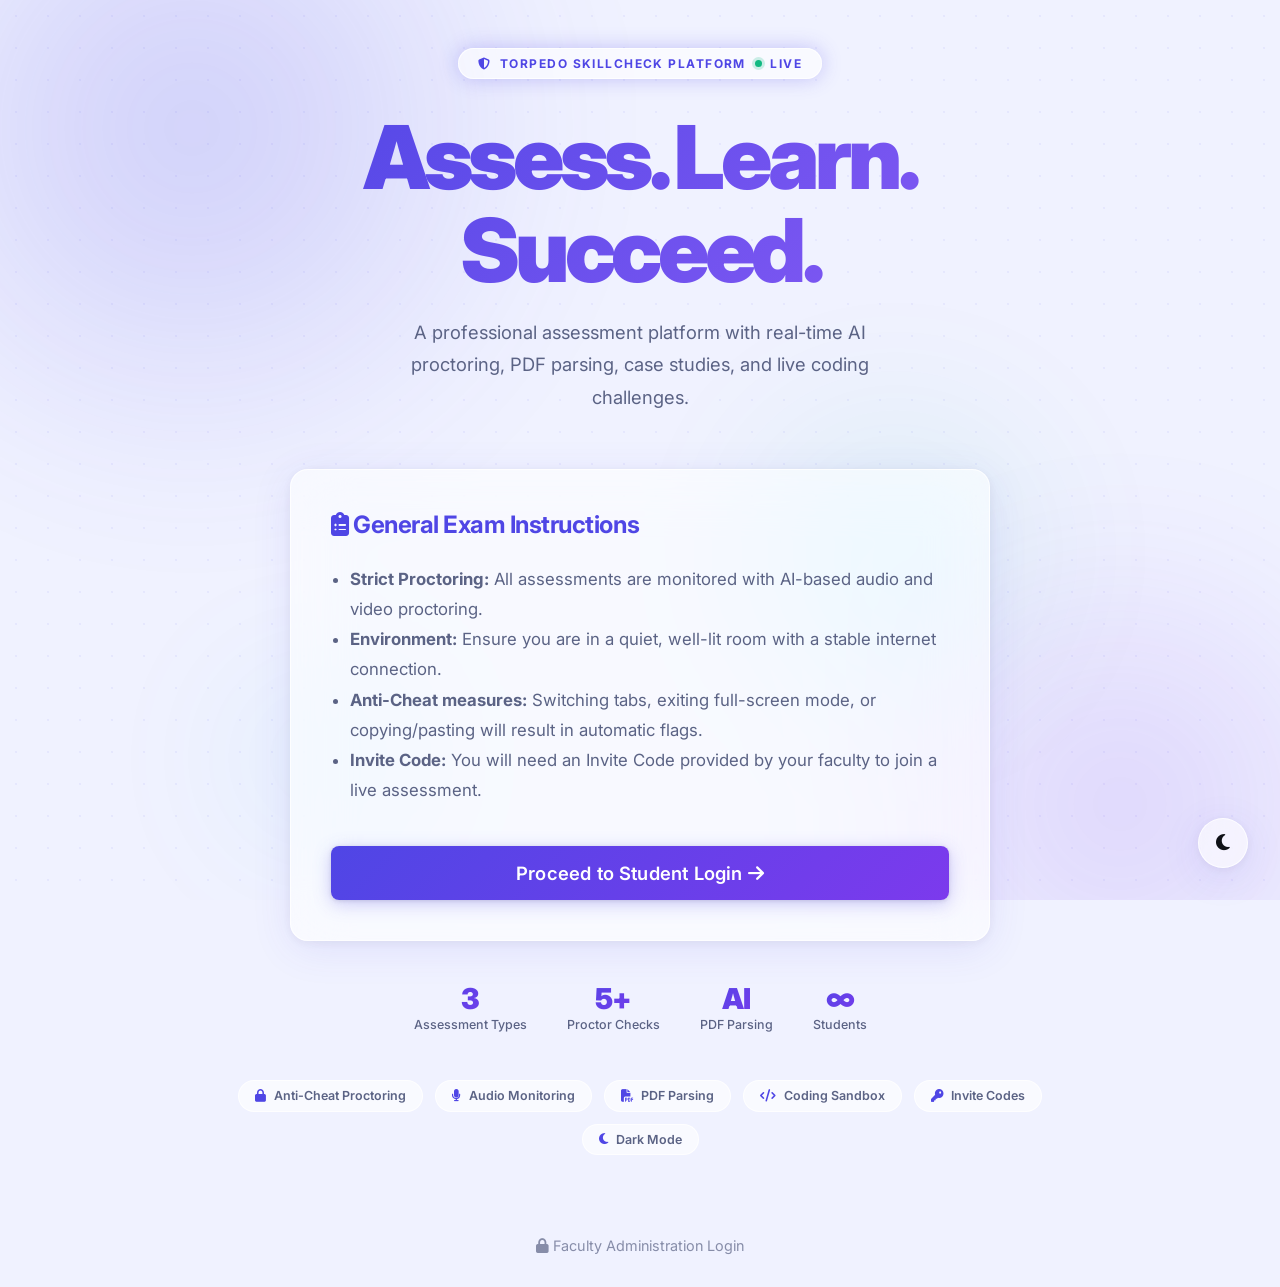
==== commit 1f136029: "commit" ====
--- a/index.html
+++ b/index.html
@@ -275,24 +275,19 @@
     <h1 class="hero-title">Assess. Learn.<br>Succeed.</h1>
     <p class="hero-subtitle">A professional assessment platform with real-time AI proctoring, PDF parsing, case studies, and live coding challenges.</p>
 
-    <!-- Cards -->
-    <div class="portal-cards">
-      <a href="faculty.html" class="portal-card glass-panel" style="animation: fadeInUp 0.6s ease-out 0.3s both">
-        <div class="card-icon-wrap">
-          <i class="fa-solid fa-chalkboard-user card-icon"></i>
-        </div>
-        <h2 class="card-title">Faculty Portal</h2>
-        <p class="card-desc">Create MCQ, Case-Based, and Coding assessments. Upload PDFs, manage questions, generate invite codes, and review proctored submissions.</p>
-        <span class="card-arrow">Enter Portal <i class="fa-solid fa-arrow-right"></i></span>
-      </a>
-
-      <a href="student.html" class="portal-card glass-panel student-card" style="animation: fadeInUp 0.6s ease-out 0.42s both">
-        <div class="card-icon-wrap">
-          <i class="fa-solid fa-user-graduate card-icon"></i>
-        </div>
-        <h2 class="card-title">Student Portal</h2>
-        <p class="card-desc">Join with your invite code and attempt assessments in a secure, proctored full-screen environment with audio & webcam monitoring.</p>
-        <span class="card-arrow" style="color:var(--success)">Enter Portal <i class="fa-solid fa-arrow-right"></i></span>
+    <!-- Instructions & Action -->
+    <div class="glass-panel" style="text-align: left; padding: 2.5rem; max-width: 700px; margin: 0 auto; animation: fadeInUp 0.7s ease-out 0.35s both;">
+      <h2 style="font-size: 1.5rem; margin-bottom: 1.5rem; font-weight: 700; color: var(--accent-primary);">
+        <i class="fa-solid fa-clipboard-list"></i> General Exam Instructions
+      </h2>
+      <ul style="color: var(--text-secondary); line-height: 1.8; margin-bottom: 2.5rem; padding-left: 1.2rem; font-size: 1.05rem;">
+        <li><strong>Strict Proctoring:</strong> All assessments are monitored with AI-based audio and video proctoring.</li>
+        <li><strong>Environment:</strong> Ensure you are in a quiet, well-lit room with a stable internet connection.</li>
+        <li><strong>Anti-Cheat measures:</strong> Switching tabs, exiting full-screen mode, or copying/pasting will result in automatic flags.</li>
+        <li><strong>Invite Code:</strong> You will need an Invite Code provided by your faculty to join a live assessment.</li>
+      </ul>
+      <a href="student.html" class="btn btn-primary" style="display: block; width: 100%; text-align: center; padding: 1rem; font-size: 1.15rem;">
+        Proceed to Student Login <i class="fa-solid fa-arrow-right"></i>
       </a>
     </div>
 
@@ -327,6 +322,12 @@
     </div>
   </div>
 
+  <!-- Footer Link for Faculty -->
+  <div style="text-align: center; margin-top: 2rem; padding-bottom: 2rem; animation: fadeInUp 0.7s ease-out 0.6s both; position: relative; z-index: 10;">
+    <a href="faculty.html" style="color: var(--text-secondary); font-size: 0.9rem; text-decoration: none; opacity: 0.7; transition: opacity 0.3s;">
+      <i class="fa-solid fa-lock"></i> Faculty Administration Login
+    </a>
+  </div>
   <button class="theme-toggle" id="theme-toggle" title="Toggle Dark Mode">
     <i class="fa-solid fa-moon"></i>
   </button>
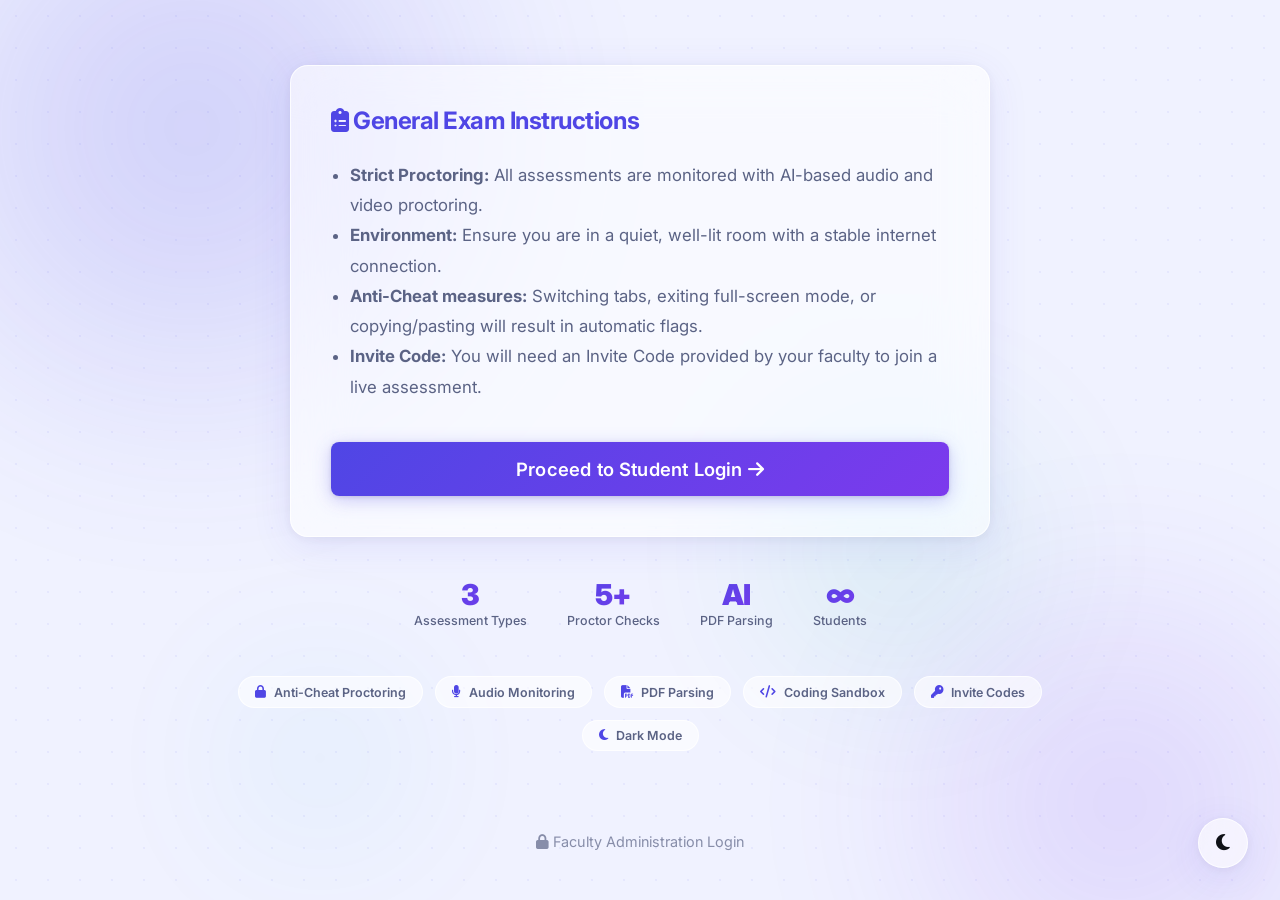
==== commit 63ecb29d: "commit" ====
--- a/index.html
+++ b/index.html
@@ -263,18 +263,6 @@
   </div>
 
   <div class="hero-section">
-    <!-- Badge -->
-    <div class="logo-badge">
-      <i class="fa-solid fa-shield-halved"></i>
-      Torpedo SkillCheck Platform
-      <div class="live-dot"></div>
-      Live
-    </div>
-
-    <!-- Title -->
-    <h1 class="hero-title">Assess. Learn.<br>Succeed.</h1>
-    <p class="hero-subtitle">A professional assessment platform with real-time AI proctoring, PDF parsing, case studies, and live coding challenges.</p>
-
     <!-- Instructions & Action -->
     <div class="glass-panel" style="text-align: left; padding: 2.5rem; max-width: 700px; margin: 0 auto; animation: fadeInUp 0.7s ease-out 0.35s both;">
       <h2 style="font-size: 1.5rem; margin-bottom: 1.5rem; font-weight: 700; color: var(--accent-primary);">
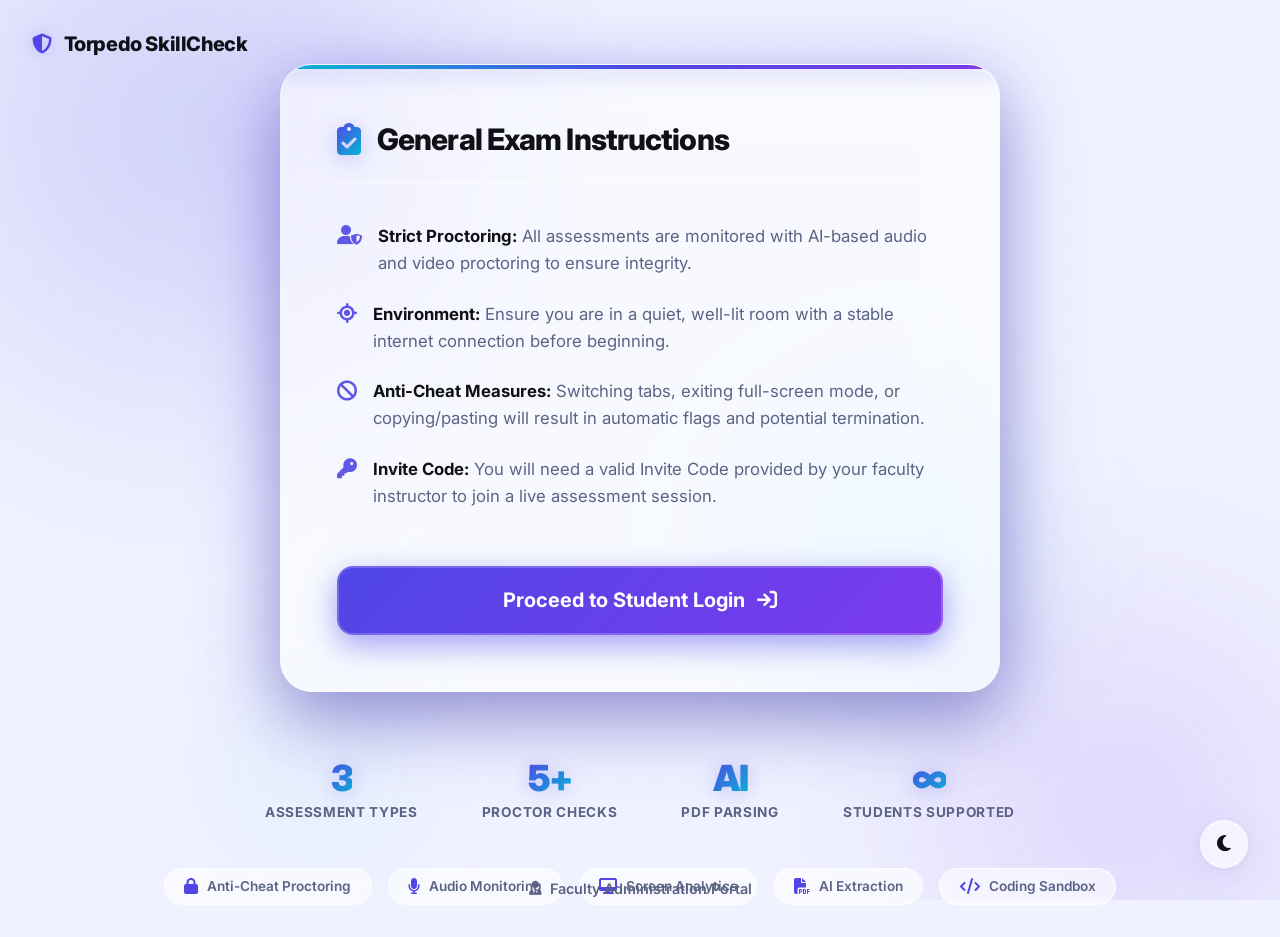
==== commit bc6e789e: "commit" ====
--- a/index.html
+++ b/index.html
@@ -8,248 +8,313 @@
   <link rel="stylesheet" href="global.css">
   <link rel="stylesheet" href="https://cdnjs.cloudflare.com/ajax/libs/font-awesome/6.5.0/css/all.min.css">
   <style>
-    body { align-items: center; justify-content: center; }
-
-    /* ---- Hero ---- */
+    body { 
+      align-items: center; 
+      justify-content: center;
+      padding: 2rem;
+      min-height: 100vh;
+      display: flex;
+      flex-direction: column;
+      position: relative;
+    }
+
+    /* ---- Navbar / Brand (Subtle) ---- */
+    .top-brand {
+      position: absolute;
+      top: 2rem;
+      left: 2rem;
+      display: flex;
+      align-items: center;
+      gap: 0.75rem;
+      font-weight: 800;
+      font-size: 1.25rem;
+      color: var(--text-primary);
+      letter-spacing: -0.02em;
+      animation: fadeInDown 0.8s cubic-bezier(0.4, 0, 0.2, 1) both;
+      z-index: 10;
+    }
+    .top-brand i {
+      color: var(--accent-primary);
+      filter: drop-shadow(0 0 8px var(--accent-glow));
+    }
+
+    /* ---- Hero Layout ---- */
     .hero-section {
       text-align: center;
-      max-width: 900px;
+      max-width: 1000px;
       width: 100%;
-      padding: 3rem 2rem;
       position: relative;
       z-index: 1;
-    }
-
-    .logo-badge {
-      display: inline-flex;
-      align-items: center;
-      gap: 0.55rem;
+      display: flex;
+      flex-direction: column;
+      align-items: center;
+      justify-content: center;
+      margin-top: 2rem;
+    }
+
+    /* ---- Premium Instructions Card ---- */
+    .instructions-card {
+      position: relative;
+      width: 100%;
+      max-width: 720px;
+      margin: 0 auto;
+      text-align: left;
+      padding: 3.5rem;
+      border-radius: 32px;
       background: var(--glass-bg);
-      border: 1px solid var(--glass-border);
-      border-radius: 99px;
-      padding: 0.45rem 1.2rem;
-      font-size: 0.75rem;
-      font-weight: 700;
-      color: var(--accent-primary);
-      margin-bottom: 2rem;
-      letter-spacing: 0.12em;
-      text-transform: uppercase;
-      animation: fadeInDown 0.6s ease-out both;
-      box-shadow: 0 0 20px var(--accent-glow);
-    }
-
-    .logo-badge i {
-      animation: iconPulseGlow 3s ease-in-out infinite;
-    }
-
-    /* Animated badge dot */
-    .live-dot {
-      width: 7px; height: 7px;
-      background: var(--success);
-      border-radius: 50%;
-      animation: pulse 1.5s ease-in-out infinite;
-      box-shadow: 0 0 0 3px rgba(16,185,129,0.2);
-    }
-
-    .hero-title {
-      font-size: clamp(3rem, 7vw, 5.5rem);
-      font-weight: 900;
-      letter-spacing: -0.05em;
-      line-height: 1.05;
-      margin-bottom: 1.25rem;
-      background: linear-gradient(135deg, var(--accent-primary) 0%, #8b5cf6 40%, var(--accent-tertiary) 70%, var(--success) 100%);
-      background-size: 300% auto;
+      backdrop-filter: blur(40px) saturate(200%);
+      -webkit-backdrop-filter: blur(40px) saturate(200%);
+      border: 1px solid rgba(255, 255, 255, 0.15);
+      box-shadow: 
+        0 30px 60px rgba(0, 0, 0, 0.12),
+        0 0 0 1px rgba(255, 255, 255, 0.2) inset,
+        0 20px 80px var(--accent-glow-lg);
+      animation: bounceIn 0.8s cubic-bezier(0.34, 1.56, 0.64, 1) 0.1s both;
+      overflow: hidden;
+    }
+
+    [data-theme="dark"] .instructions-card {
+      background: rgba(15, 20, 35, 0.65);
+      border: 1px solid rgba(255, 255, 255, 0.05);
+      box-shadow: 
+        0 30px 60px rgba(0, 0, 0, 0.6),
+        0 0 0 1px rgba(255, 255, 255, 0.05) inset,
+        0 20px 80px rgba(109, 94, 245, 0.25);
+    }
+
+    /* Top glow accent line */
+    .instructions-card::before {
+      content: '';
+      position: absolute;
+      top: 0; left: 0; right: 0;
+      height: 4px;
+      background: linear-gradient(90deg, var(--accent-tertiary), var(--accent-primary), var(--accent-secondary));
+      box-shadow: 0 4px 20px var(--accent-glow-lg);
+    }
+
+    .instructions-header {
+      display: flex;
+      align-items: center;
+      gap: 1rem;
+      margin-bottom: 2.5rem;
+      padding-bottom: 1.5rem;
+      border-bottom: 1px solid var(--glass-border);
+    }
+    
+    .instructions-header i {
+      font-size: 2rem;
+      background: linear-gradient(135deg, var(--accent-primary), var(--accent-tertiary));
       -webkit-background-clip: text;
       -webkit-text-fill-color: transparent;
-      background-clip: text;
-      animation: shimmer 6s linear infinite, fadeInUp 0.7s ease-out 0.1s both;
-    }
-
-    .hero-subtitle {
-      font-size: 1.15rem;
-      margin-bottom: 3.5rem;
-      max-width: 540px;
-      margin-left: auto;
-      margin-right: auto;
-      animation: fadeInUp 0.7s ease-out 0.25s both;
-    }
-
-    /* ---- Portal Cards ---- */
-    .portal-cards {
-      display: grid;
-      grid-template-columns: repeat(auto-fit, minmax(300px, 1fr));
-      gap: 1.75rem;
-      animation: fadeInUp 0.7s ease-out 0.35s both;
-    }
-
-    .portal-card {
-      padding: 2.75rem 2.25rem;
+      filter: drop-shadow(0 4px 10px var(--accent-glow));
+    }
+
+    .instructions-header h2 {
+      font-size: 1.85rem;
+      font-weight: 800;
+      letter-spacing: -0.03em;
+      margin: 0;
+      color: var(--text-primary);
+    }
+
+    .instructions-list {
+      list-style: none;
+      padding: 0;
+      margin: 0 0 3.5rem 0;
       display: flex;
       flex-direction: column;
-      align-items: center;
+      gap: 1.5rem;
+    }
+
+    .instructions-list li {
+      display: flex;
+      align-items: flex-start;
+      gap: 1rem;
+      font-size: 1.05rem;
+      color: var(--text-secondary);
+      line-height: 1.6;
+    }
+
+    .instructions-list li i {
+      color: var(--accent-primary);
+      font-size: 1.25rem;
+      margin-top: 0.15rem;
+      opacity: 0.9;
+    }
+
+    .instructions-list li strong {
+      color: var(--text-primary);
+      font-weight: 700;
+    }
+
+    .btn-massive {
+      display: flex;
+      align-items: center;
+      justify-content: center;
+      gap: 0.75rem;
+      width: 100%;
+      padding: 1.4rem;
+      font-size: 1.25rem;
+      font-weight: 700;
+      border-radius: 16px;
+      background: linear-gradient(135deg, var(--accent-primary) 0%, var(--accent-secondary) 100%);
+      color: #ffffff;
       text-decoration: none;
-      color: var(--text-primary);
+      box-shadow: 0 10px 30px var(--accent-glow-lg), 0 0 0 2px rgba(255,255,255,0.2) inset;
       transition: all 0.4s cubic-bezier(0.34, 1.56, 0.64, 1);
       position: relative;
       overflow: hidden;
-      cursor: pointer;
-    }
-
-    /* Shimmer sweep on hover */
-    .portal-card::before {
+    }
+    
+    .btn-massive::after {
       content: '';
       position: absolute;
-      top: -50%; left: -75%;
-      width: 50%; height: 200%;
-      background: linear-gradient(to right, transparent, rgba(255,255,255,0.12), transparent);
-      transform: skewX(-15deg);
-      transition: left 0.6s ease;
-      pointer-events: none;
-    }
-    .portal-card:hover::before { left: 135%; }
-
-    /* Glow halo */
-    .portal-card::after {
-      content: '';
-      position: absolute;
-      inset: -2px;
-      border-radius: calc(var(--radius-lg) + 2px);
-      background: linear-gradient(135deg, var(--accent-primary), var(--accent-secondary));
-      z-index: -1;
+      top: -50%; left: -50%;
+      width: 200%; height: 200%;
+      background: linear-gradient(45deg, transparent, rgba(255,255,255,0.3), transparent);
+      transform: rotate(45deg);
+      transition: all 0.6s ease;
       opacity: 0;
-      transition: opacity 0.4s ease;
-    }
-    .portal-card:hover::after { opacity: 0.2; }
-
-    .portal-card:hover {
-      transform: translateY(-10px) scale(1.01);
-      box-shadow: 0 30px 80px var(--accent-glow-lg);
-    }
-
-    .card-icon-wrap {
-      width: 96px; height: 96px;
-      border-radius: 26px;
-      background: linear-gradient(135deg, var(--accent-primary) 0%, var(--accent-secondary) 100%);
-      display: flex; align-items: center; justify-content: center;
-      margin-bottom: 1.75rem;
-      box-shadow: 0 12px 40px var(--accent-glow), 0 4px 12px rgba(0,0,0,0.12);
-      position: relative; z-index: 1;
-      transition: all 0.4s cubic-bezier(0.34, 1.56, 0.64, 1);
-      animation: float 5s ease-in-out infinite;
-    }
-
-    .portal-card:hover .card-icon-wrap {
-      transform: scale(1.12) rotate(-3deg);
-      box-shadow: 0 20px 60px var(--accent-glow-lg);
-    }
-
-    .card-icon { font-size: 2.3rem; color: white; }
-
-    .card-title {
-      font-size: 1.65rem;
-      margin-bottom: 0.75rem;
-      font-weight: 800;
-      position: relative; z-index: 1;
-      letter-spacing: -0.03em;
-    }
-
-    .card-desc {
+    }
+
+    .btn-massive:hover {
+      transform: translateY(-4px) scale(1.02);
+      box-shadow: 0 20px 40px var(--accent-glow-lg), 0 0 0 2px rgba(255,255,255,0.3) inset;
+      letter-spacing: 0.02em;
+    }
+    
+    .btn-massive:hover::after {
+      left: 100%;
+      opacity: 1;
+    }
+
+    /* ---- Stats Row ---- */
+    .stats-row {
+      display: flex;
+      justify-content: center;
+      gap: 4rem;
+      margin-top: 4rem;
+      animation: fadeInUp 0.8s ease-out 0.3s both;
+    }
+
+    .stat-item {
+      display: flex;
+      flex-direction: column;
+      align-items: center;
+      gap: 0.25rem;
+    }
+
+    .stat-num {
+      font-size: 2.25rem;
+      font-weight: 900;
+      background: linear-gradient(135deg, var(--accent-primary), var(--accent-tertiary));
+      -webkit-background-clip: text;
+      -webkit-text-fill-color: transparent;
+      letter-spacing: -0.04em;
+      filter: drop-shadow(0 2px 10px var(--accent-glow));
+    }
+
+    .stat-label {
+      font-size: 0.85rem;
+      text-transform: uppercase;
+      letter-spacing: 0.05em;
       color: var(--text-secondary);
-      text-align: center;
-      line-height: 1.65;
-      position: relative; z-index: 1;
-      margin-bottom: 2rem;
-      font-size: 0.93rem;
-    }
-
-    .card-arrow {
-      display: inline-flex;
-      align-items: center;
-      gap: 0.5rem;
-      font-size: 0.85rem;
       font-weight: 700;
-      color: var(--accent-primary);
-      position: relative; z-index: 1;
-      padding: 0.5rem 1rem;
-      border-radius: 99px;
-      background: rgba(79,70,229,0.08);
-      border: 1px solid rgba(79,70,229,0.2);
-      transition: all 0.3s ease;
-      letter-spacing: 0.02em;
-      text-transform: uppercase;
-      font-size: 0.75rem;
-    }
-    .portal-card:hover .card-arrow {
-      background: rgba(79,70,229,0.15);
-      gap: 0.8rem;
-    }
-
-    .student-card .card-icon-wrap {
-      background: linear-gradient(135deg, #10b981 0%, #059669 100%);
-      box-shadow: 0 12px 40px rgba(16,185,129,0.35);
-    }
-    .student-card .card-arrow {
-      color: var(--success);
-      background: rgba(16,185,129,0.08);
-      border-color: rgba(16,185,129,0.2);
-    }
-    .student-card:hover .card-arrow { background: rgba(16,185,129,0.15); }
-    .student-card:hover { box-shadow: 0 30px 80px rgba(16,185,129,0.25); }
-
-    /* ---- Feature Pills ---- */
+    }
+
+    /* ---- Feature Marquee / Row ---- */
     .features-row {
       display: flex;
       justify-content: center;
-      gap: 0.75rem;
+      gap: 1rem;
       margin-top: 3rem;
       flex-wrap: wrap;
-      animation: fadeInUp 0.7s ease-out 0.5s both;
+      animation: fadeInUp 0.8s ease-out 0.4s both;
     }
 
     .feature-pill {
       display: flex;
       align-items: center;
-      gap: 0.5rem;
+      gap: 0.6rem;
       background: var(--glass-bg);
+      backdrop-filter: blur(12px);
       border: 1px solid var(--glass-border);
       border-radius: 99px;
-      padding: 0.45rem 1rem;
-      font-size: 0.78rem;
+      padding: 0.6rem 1.2rem;
+      font-size: 0.85rem;
       font-weight: 600;
       color: var(--text-secondary);
-      transition: var(--transition);
+      transition: all 0.3s ease;
       cursor: default;
     }
-    .feature-pill i { color: var(--accent-primary); }
+    .feature-pill i { color: var(--accent-primary); font-size: 1rem; }
     .feature-pill:hover {
       border-color: var(--accent-primary);
       color: var(--accent-primary);
-      background: rgba(79,70,229,0.07);
-      transform: translateY(-2px);
-      box-shadow: 0 4px 15px var(--accent-glow);
-    }
-
-    /* ---- Stats ---- */
-    .stats-row {
-      display: flex;
-      justify-content: center;
-      gap: 2.5rem;
-      margin-top: 2.5rem;
-      flex-wrap: wrap;
-      animation: fadeInUp 0.7s ease-out 0.45s both;
-    }
-
-    .stat-item { text-align: center; }
-    .stat-num {
-      font-size: 1.8rem;
-      font-weight: 900;
-      background: linear-gradient(135deg, var(--accent-primary), var(--accent-secondary));
-      -webkit-background-clip: text;
-      -webkit-text-fill-color: transparent;
-      background-clip: text;
-      letter-spacing: -0.04em;
-    }
-    .stat-label { font-size: 0.78rem; color: var(--text-secondary); font-weight: 500; margin-top: 0.1rem; }
+      background: rgba(79,70,229,0.05);
+      transform: translateY(-3px);
+      box-shadow: 0 8px 20px var(--accent-glow);
+    }
+
+    /* ---- Footer ---- */
+    .landing-footer {
+      position: absolute;
+      bottom: 2rem;
+      width: 100%;
+      text-align: center;
+      animation: fadeInUp 0.8s ease-out 0.6s both;
+      z-index: 10;
+    }
+    .admin-link {
+      display: inline-flex;
+      align-items: center;
+      gap: 0.5rem;
+      color: var(--text-secondary);
+      font-size: 0.9rem;
+      font-weight: 600;
+      text-decoration: none;
+      padding: 0.5rem 1rem;
+      border-radius: 99px;
+      transition: all 0.3s;
+      background: transparent;
+    }
+    .admin-link:hover {
+      color: var(--text-primary);
+      background: var(--glass-bg);
+      border: 1px solid var(--glass-border);
+    }
+
+    .theme-toggle {
+      position: fixed;
+      bottom: 2rem; right: 2rem;
+      width: 48px; height: 48px;
+      backdrop-filter: blur(16px);
+      box-shadow: var(--glass-shadow);
+      font-size: 1.15rem;
+      z-index: 999;
+      background: var(--glass-bg);
+      border: 1px solid var(--glass-border);
+      color: var(--text-primary);
+      border-radius: 50%;
+      display: flex;
+      align-items: center;
+      justify-content: center;
+      cursor: pointer;
+      transition: var(--transition-bounce);
+    }
+    .theme-toggle:hover {
+      transform: scale(1.15) rotate(15deg);
+      color: var(--accent-primary);
+      border-color: var(--accent-primary);
+      box-shadow: 0 8px 25px var(--accent-glow);
+    }
+    
+    @media (max-width: 768px) {
+      .instructions-card { padding: 2rem; }
+      .stats-row { gap: 2rem; flex-wrap: wrap; }
+      .top-brand { position: relative; top: 0; left: 0; margin-bottom: 2rem; justify-content: center; }
+      .landing-footer { position: relative; bottom: 0; margin-top: 4rem; }
+    }
   </style>
 </head>
 <body>
@@ -262,20 +327,37 @@
     <div class="bg-orb bg-orb-4"></div>
   </div>
 
+  <div class="top-brand">
+    <i class="fa-solid fa-shield-halved"></i> Torpedo SkillCheck
+  </div>
+
   <div class="hero-section">
-    <!-- Instructions & Action -->
-    <div class="glass-panel" style="text-align: left; padding: 2.5rem; max-width: 700px; margin: 0 auto; animation: fadeInUp 0.7s ease-out 0.35s both;">
-      <h2 style="font-size: 1.5rem; margin-bottom: 1.5rem; font-weight: 700; color: var(--accent-primary);">
-        <i class="fa-solid fa-clipboard-list"></i> General Exam Instructions
-      </h2>
-      <ul style="color: var(--text-secondary); line-height: 1.8; margin-bottom: 2.5rem; padding-left: 1.2rem; font-size: 1.05rem;">
-        <li><strong>Strict Proctoring:</strong> All assessments are monitored with AI-based audio and video proctoring.</li>
-        <li><strong>Environment:</strong> Ensure you are in a quiet, well-lit room with a stable internet connection.</li>
-        <li><strong>Anti-Cheat measures:</strong> Switching tabs, exiting full-screen mode, or copying/pasting will result in automatic flags.</li>
-        <li><strong>Invite Code:</strong> You will need an Invite Code provided by your faculty to join a live assessment.</li>
+    <!-- Premium Instructions Card -->
+    <div class="instructions-card">
+      <div class="instructions-header">
+        <i class="fa-solid fa-clipboard-check"></i>
+        <h2>General Exam Instructions</h2>
+      </div>
+      <ul class="instructions-list">
+        <li>
+          <i class="fa-solid fa-user-shield"></i>
+          <span><strong>Strict Proctoring:</strong> All assessments are monitored with AI-based audio and video proctoring to ensure integrity.</span>
+        </li>
+        <li>
+          <i class="fa-solid fa-location-crosshairs"></i>
+          <span><strong>Environment:</strong> Ensure you are in a quiet, well-lit room with a stable internet connection before beginning.</span>
+        </li>
+        <li>
+          <i class="fa-solid fa-ban"></i>
+          <span><strong>Anti-Cheat Measures:</strong> Switching tabs, exiting full-screen mode, or copying/pasting will result in automatic flags and potential termination.</span>
+        </li>
+        <li>
+          <i class="fa-solid fa-key"></i>
+          <span><strong>Invite Code:</strong> You will need a valid Invite Code provided by your faculty instructor to join a live assessment session.</span>
+        </li>
       </ul>
-      <a href="student.html" class="btn btn-primary" style="display: block; width: 100%; text-align: center; padding: 1rem; font-size: 1.15rem;">
-        Proceed to Student Login <i class="fa-solid fa-arrow-right"></i>
+      <a href="student.html" class="btn-massive">
+        Proceed to Student Login <i class="fa-solid fa-arrow-right-to-bracket"></i>
       </a>
     </div>
 
@@ -295,7 +377,7 @@
       </div>
       <div class="stat-item">
         <div class="stat-num">∞</div>
-        <div class="stat-label">Students</div>
+        <div class="stat-label">Students Supported</div>
       </div>
     </div>
 
@@ -303,23 +385,23 @@
     <div class="features-row">
       <div class="feature-pill"><i class="fa-solid fa-lock"></i> Anti-Cheat Proctoring</div>
       <div class="feature-pill"><i class="fa-solid fa-microphone"></i> Audio Monitoring</div>
-      <div class="feature-pill"><i class="fa-solid fa-file-pdf"></i> PDF Parsing</div>
+      <div class="feature-pill"><i class="fa-solid fa-desktop"></i> Screen Analytics</div>
+      <div class="feature-pill"><i class="fa-solid fa-file-pdf"></i> AI Extraction</div>
       <div class="feature-pill"><i class="fa-solid fa-code"></i> Coding Sandbox</div>
-      <div class="feature-pill"><i class="fa-solid fa-key"></i> Invite Codes</div>
-      <div class="feature-pill"><i class="fa-solid fa-moon"></i> Dark Mode</div>
     </div>
   </div>
 
   <!-- Footer Link for Faculty -->
-  <div style="text-align: center; margin-top: 2rem; padding-bottom: 2rem; animation: fadeInUp 0.7s ease-out 0.6s both; position: relative; z-index: 10;">
-    <a href="faculty.html" style="color: var(--text-secondary); font-size: 0.9rem; text-decoration: none; opacity: 0.7; transition: opacity 0.3s;">
-      <i class="fa-solid fa-lock"></i> Faculty Administration Login
+  <footer class="landing-footer">
+    <a href="faculty.html" class="admin-link">
+      <i class="fa-solid fa-user-tie"></i> Faculty Administration Portal
     </a>
-  </div>
+  </footer>
+
   <button class="theme-toggle" id="theme-toggle" title="Toggle Dark Mode">
     <i class="fa-solid fa-moon"></i>
   </button>
 
-  <script src="main.js?v=5"></script>
+  <script src="main.js?v=6"></script>
 </body>
 </html>
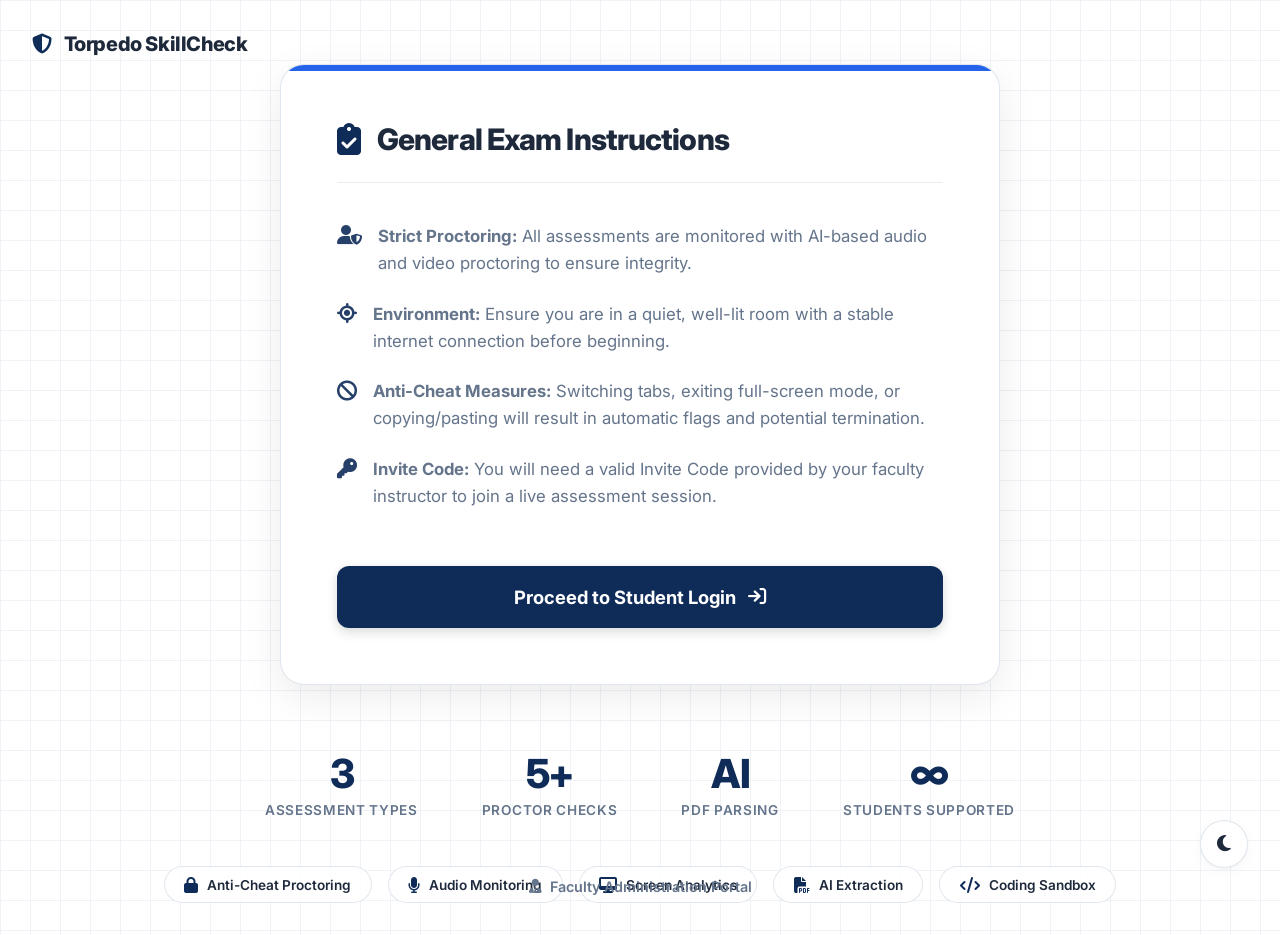
==== commit 88d871c8: "commit" ====
--- a/index.html
+++ b/index.html
@@ -16,6 +16,22 @@
       display: flex;
       flex-direction: column;
       position: relative;
+      background: var(--bg-primary);
+      color: var(--text-primary);
+    }
+
+    /* Subtle grid overlay for texture */
+    body::before {
+      content: '';
+      position: absolute;
+      inset: 0;
+      background-image: 
+        linear-gradient(var(--glass-border) 1px, transparent 1px),
+        linear-gradient(90deg, var(--glass-border) 1px, transparent 1px);
+      background-size: 30px 30px;
+      pointer-events: none;
+      z-index: 0;
+      opacity: 0.5;
     }
 
     /* ---- Navbar / Brand (Subtle) ---- */
@@ -35,7 +51,6 @@
     }
     .top-brand i {
       color: var(--accent-primary);
-      filter: drop-shadow(0 0 8px var(--accent-glow));
     }
 
     /* ---- Hero Layout ---- */
@@ -60,36 +75,26 @@
       margin: 0 auto;
       text-align: left;
       padding: 3.5rem;
-      border-radius: 32px;
-      background: var(--glass-bg);
-      backdrop-filter: blur(40px) saturate(200%);
-      -webkit-backdrop-filter: blur(40px) saturate(200%);
-      border: 1px solid rgba(255, 255, 255, 0.15);
-      box-shadow: 
-        0 30px 60px rgba(0, 0, 0, 0.12),
-        0 0 0 1px rgba(255, 255, 255, 0.2) inset,
-        0 20px 80px var(--accent-glow-lg);
+      border-radius: 24px;
+      background: var(--glass-bg-strong);
+      border: 1px solid var(--glass-border);
+      box-shadow: 0 12px 40px rgba(0, 0, 0, 0.08);
       animation: bounceIn 0.8s cubic-bezier(0.34, 1.56, 0.64, 1) 0.1s both;
       overflow: hidden;
+      color: var(--text-primary);
     }
 
     [data-theme="dark"] .instructions-card {
-      background: rgba(15, 20, 35, 0.65);
-      border: 1px solid rgba(255, 255, 255, 0.05);
-      box-shadow: 
-        0 30px 60px rgba(0, 0, 0, 0.6),
-        0 0 0 1px rgba(255, 255, 255, 0.05) inset,
-        0 20px 80px rgba(109, 94, 245, 0.25);
-    }
-
-    /* Top glow accent line */
+      box-shadow: 0 12px 40px rgba(0, 0, 0, 0.4);
+    }
+
+    /* Top accent line */
     .instructions-card::before {
       content: '';
       position: absolute;
       top: 0; left: 0; right: 0;
-      height: 4px;
-      background: linear-gradient(90deg, var(--accent-tertiary), var(--accent-primary), var(--accent-secondary));
-      box-shadow: 0 4px 20px var(--accent-glow-lg);
+      height: 6px;
+      background: #2563eb;
     }
 
     .instructions-header {
@@ -98,15 +103,16 @@
       gap: 1rem;
       margin-bottom: 2.5rem;
       padding-bottom: 1.5rem;
-      border-bottom: 1px solid var(--glass-border);
+      border-bottom: 1px solid rgba(0, 0, 0, 0.08);
+    }
+    
+    [data-theme="dark"] .instructions-header {
+      border-bottom-color: rgba(255, 255, 255, 0.1);
     }
     
     .instructions-header i {
       font-size: 2rem;
-      background: linear-gradient(135deg, var(--accent-primary), var(--accent-tertiary));
-      -webkit-background-clip: text;
-      -webkit-text-fill-color: transparent;
-      filter: drop-shadow(0 4px 10px var(--accent-glow));
+      color: var(--accent-primary);
     }
 
     .instructions-header h2 {
@@ -153,39 +159,21 @@
       justify-content: center;
       gap: 0.75rem;
       width: 100%;
-      padding: 1.4rem;
-      font-size: 1.25rem;
+      padding: 1.25rem;
+      font-size: 1.15rem;
       font-weight: 700;
-      border-radius: 16px;
-      background: linear-gradient(135deg, var(--accent-primary) 0%, var(--accent-secondary) 100%);
+      border-radius: 12px;
+      background: #0F2C59;
       color: #ffffff;
       text-decoration: none;
-      box-shadow: 0 10px 30px var(--accent-glow-lg), 0 0 0 2px rgba(255,255,255,0.2) inset;
-      transition: all 0.4s cubic-bezier(0.34, 1.56, 0.64, 1);
-      position: relative;
-      overflow: hidden;
-    }
-    
-    .btn-massive::after {
-      content: '';
-      position: absolute;
-      top: -50%; left: -50%;
-      width: 200%; height: 200%;
-      background: linear-gradient(45deg, transparent, rgba(255,255,255,0.3), transparent);
-      transform: rotate(45deg);
-      transition: all 0.6s ease;
-      opacity: 0;
+      box-shadow: 0 4px 12px rgba(0,0,0,0.15);
+      transition: all 0.3s ease;
     }
 
     .btn-massive:hover {
-      transform: translateY(-4px) scale(1.02);
-      box-shadow: 0 20px 40px var(--accent-glow-lg), 0 0 0 2px rgba(255,255,255,0.3) inset;
-      letter-spacing: 0.02em;
-    }
-    
-    .btn-massive:hover::after {
-      left: 100%;
-      opacity: 1;
+      transform: translateY(-2px);
+      box-shadow: 0 8px 20px rgba(0,0,0,0.2);
+      background: #1a4282;
     }
 
     /* ---- Stats Row ---- */
@@ -195,6 +183,7 @@
       gap: 4rem;
       margin-top: 4rem;
       animation: fadeInUp 0.8s ease-out 0.3s both;
+      color: var(--text-primary);
     }
 
     .stat-item {
@@ -202,16 +191,15 @@
       flex-direction: column;
       align-items: center;
       gap: 0.25rem;
+      position: relative;
+      z-index: 10;
     }
 
     .stat-num {
-      font-size: 2.25rem;
-      font-weight: 900;
-      background: linear-gradient(135deg, var(--accent-primary), var(--accent-tertiary));
-      -webkit-background-clip: text;
-      -webkit-text-fill-color: transparent;
+      font-size: 2.5rem;
+      font-weight: 800;
       letter-spacing: -0.04em;
-      filter: drop-shadow(0 2px 10px var(--accent-glow));
+      color: var(--accent-primary);
     }
 
     .stat-label {
@@ -219,7 +207,7 @@
       text-transform: uppercase;
       letter-spacing: 0.05em;
       color: var(--text-secondary);
-      font-weight: 700;
+      font-weight: 600;
     }
 
     /* ---- Feature Marquee / Row ---- */
@@ -237,23 +225,20 @@
       align-items: center;
       gap: 0.6rem;
       background: var(--glass-bg);
-      backdrop-filter: blur(12px);
       border: 1px solid var(--glass-border);
       border-radius: 99px;
       padding: 0.6rem 1.2rem;
       font-size: 0.85rem;
       font-weight: 600;
-      color: var(--text-secondary);
-      transition: all 0.3s ease;
-      cursor: default;
+      color: var(--text-primary);
+      transition: all 0.2s ease;
+      position: relative;
+      z-index: 10;
     }
     .feature-pill i { color: var(--accent-primary); font-size: 1rem; }
     .feature-pill:hover {
+      background: var(--bg-secondary);
       border-color: var(--accent-primary);
-      color: var(--accent-primary);
-      background: rgba(79,70,229,0.05);
-      transform: translateY(-3px);
-      box-shadow: 0 8px 20px var(--accent-glow);
     }
 
     /* ---- Footer ---- */
@@ -275,13 +260,13 @@
       text-decoration: none;
       padding: 0.5rem 1rem;
       border-radius: 99px;
-      transition: all 0.3s;
+      transition: all 0.2s ease;
       background: transparent;
     }
     .admin-link:hover {
       color: var(--text-primary);
       background: var(--glass-bg);
-      border: 1px solid var(--glass-border);
+      border-color: var(--glass-border);
     }
 
     .theme-toggle {
@@ -319,13 +304,6 @@
 </head>
 <body>
 
-  <!-- Animated background -->
-  <div class="bg-canvas">
-    <div class="bg-orb bg-orb-1"></div>
-    <div class="bg-orb bg-orb-2"></div>
-    <div class="bg-orb bg-orb-3"></div>
-    <div class="bg-orb bg-orb-4"></div>
-  </div>
 
   <div class="top-brand">
     <i class="fa-solid fa-shield-halved"></i> Torpedo SkillCheck
@@ -341,19 +319,19 @@
       <ul class="instructions-list">
         <li>
           <i class="fa-solid fa-user-shield"></i>
-          <span><strong>Strict Proctoring:</strong> All assessments are monitored with AI-based audio and video proctoring to ensure integrity.</span>
+          <span><strong style="color: inherit;">Strict Proctoring:</strong> All assessments are monitored with AI-based audio and video proctoring to ensure integrity.</span>
         </li>
         <li>
           <i class="fa-solid fa-location-crosshairs"></i>
-          <span><strong>Environment:</strong> Ensure you are in a quiet, well-lit room with a stable internet connection before beginning.</span>
+          <span><strong style="color: inherit;">Environment:</strong> Ensure you are in a quiet, well-lit room with a stable internet connection before beginning.</span>
         </li>
         <li>
           <i class="fa-solid fa-ban"></i>
-          <span><strong>Anti-Cheat Measures:</strong> Switching tabs, exiting full-screen mode, or copying/pasting will result in automatic flags and potential termination.</span>
+          <span><strong style="color: inherit;">Anti-Cheat Measures:</strong> Switching tabs, exiting full-screen mode, or copying/pasting will result in automatic flags and potential termination.</span>
         </li>
         <li>
           <i class="fa-solid fa-key"></i>
-          <span><strong>Invite Code:</strong> You will need a valid Invite Code provided by your faculty instructor to join a live assessment session.</span>
+          <span><strong style="color: inherit;">Invite Code:</strong> You will need a valid Invite Code provided by your faculty instructor to join a live assessment session.</span>
         </li>
       </ul>
       <a href="student.html" class="btn-massive">
--- a/global.css
+++ b/global.css
@@ -10,58 +10,58 @@
    ====================================================== */
 :root {
   /* --- Palette (Light) --- */
-  --bg-primary:    #f0f2ff;
-  --bg-secondary:  #ffffff;
-  --text-primary:  #0f1117;
-  --text-secondary:#5b6385;
-
-  --accent-primary:   #4f46e5;
-  --accent-secondary: #7c3aed;
-  --accent-tertiary:  #06b6d4;
-  --accent-glow:      rgba(79, 70, 229, 0.28);
-  --accent-glow-lg:   rgba(79, 70, 229, 0.5);
-
-  --success:     #10b981;
-  --danger:      #ef4444;
-  --warning:     #f59e0b;
-  --success-bg:  rgba(16, 185, 129, 0.10);
-  --danger-bg:   rgba(239, 68, 68, 0.10);
-  --warning-bg:  rgba(245, 158, 11, 0.10);
-
-  --glass-bg:         rgba(255, 255, 255, 0.60);
-  --glass-bg-strong:  rgba(255, 255, 255, 0.85);
-  --glass-border:     rgba(255, 255, 255, 0.80);
-  --glass-shadow:     0 8px 40px rgba(79, 70, 229, 0.10), 0 2px 12px rgba(0,0,0,0.06);
-  --glass-shadow-lg:  0 24px 80px rgba(79, 70, 229, 0.18), 0 4px 24px rgba(0,0,0,0.08);
-
-  --transition:      all 0.25s cubic-bezier(0.4, 0, 0.2, 1);
-  --transition-slow: all 0.45s cubic-bezier(0.4, 0, 0.2, 1);
-  --transition-bounce: all 0.35s cubic-bezier(0.34, 1.56, 0.64, 1);
-
-  --radius-xl: 24px;
-  --radius-lg: 18px;
-  --radius-md: 12px;
-  --radius-sm: 8px;
-  --radius-xs: 5px;
+  --bg-primary:    #ffffff;
+  --bg-secondary:  #f8f9fa;
+  --text-primary:  #1e293b;
+  --text-secondary:#64748b;
+
+  --accent-primary:   #0F2C59;
+  --accent-secondary: #1a4282;
+  --accent-tertiary:  #2558a8;
+  --accent-glow:      rgba(15, 44, 89, 0.08);
+  --accent-glow-lg:   rgba(15, 44, 89, 0.15);
+
+  --success:     #059669;
+  --danger:      #dc2626;
+  --warning:     #d97706;
+  --success-bg:  rgba(5, 150, 105, 0.10);
+  --danger-bg:   rgba(220, 38, 38, 0.10);
+  --warning-bg:  rgba(217, 119, 6, 0.10);
+
+  --glass-bg:         rgba(255, 255, 255, 0.85);
+  --glass-bg-strong:  #ffffff;
+  --glass-border:     rgba(203, 213, 225, 0.6);
+  --glass-shadow:     0 4px 15px rgba(0,0,0,0.03), 0 1px 3px rgba(0,0,0,0.05);
+  --glass-shadow-lg:  0 10px 35px rgba(0,0,0,0.04), 0 3px 10px rgba(0,0,0,0.04);
+
+  --transition:      all 0.2s ease;
+  --transition-slow: all 0.3s ease;
+  --transition-bounce: all 0.3s cubic-bezier(0.25, 0.8, 0.25, 1);
+
+  --radius-xl: 16px;
+  --radius-lg: 12px;
+  --radius-md: 8px;
+  --radius-sm: 6px;
+  --radius-xs: 4px;
 }
 
 [data-theme="dark"] {
-  --bg-primary:   #080b14;
-  --bg-secondary: #0f1421;
-  --text-primary: #e8ecff;
-  --text-secondary: #7b85b0;
-
-  --accent-primary:   #6d5ef5;
-  --accent-secondary: #9b79ff;
-  --accent-tertiary:  #22d3ee;
-  --accent-glow:      rgba(109, 94, 245, 0.35);
-  --accent-glow-lg:   rgba(109, 94, 245, 0.6);
-
-  --glass-bg:         rgba(15, 20, 35, 0.72);
-  --glass-bg-strong:  rgba(15, 20, 35, 0.94);
-  --glass-border:     rgba(255, 255, 255, 0.06);
-  --glass-shadow:     0 8px 40px rgba(0, 0, 0, 0.55), 0 2px 12px rgba(0,0,0,0.35);
-  --glass-shadow-lg:  0 24px 80px rgba(0, 0, 0, 0.7), 0 4px 24px rgba(0,0,0,0.5);
+  --bg-primary:   #000000;
+  --bg-secondary: #0a0a0a;
+  --text-primary: #f1f5f9;
+  --text-secondary: #94a3b8;
+
+  --accent-primary:   #2558a8;
+  --accent-secondary: #3b73ca;
+  --accent-tertiary:  #538ced;
+  --accent-glow:      rgba(37, 88, 168, 0.15);
+  --accent-glow-lg:   rgba(37, 88, 168, 0.25);
+
+  --glass-bg:         rgba(15, 21, 33, 0.85);
+  --glass-bg-strong:  #0f1521;
+  --glass-border:     rgba(255, 255, 255, 0.08);
+  --glass-shadow:     0 4px 15px rgba(0,0,0,0.4), 0 1px 3px rgba(0,0,0,0.3);
+  --glass-shadow-lg:  0 10px 35px rgba(0,0,0,0.5), 0 3px 10px rgba(0,0,0,0.4);
 }
 
 /* ======================================================
@@ -244,12 +244,12 @@
 .btn-primary {
   background: linear-gradient(135deg, var(--accent-primary) 0%, var(--accent-secondary) 100%);
   color: white;
-  box-shadow: 0 4px 18px var(--accent-glow), 0 1px 4px rgba(0,0,0,0.12);
+  box-shadow: 0 2px 5px rgba(0,0,0,0.1);
 }
 .btn-primary:hover {
-  transform: translateY(-3px) scale(1.02);
-  box-shadow: 0 10px 35px var(--accent-glow-lg), 0 2px 8px rgba(0,0,0,0.15);
-  filter: brightness(1.08);
+  transform: translateY(-1px);
+  box-shadow: 0 4px 12px rgba(0,0,0,0.15);
+  filter: brightness(1.1);
 }
 .btn-primary:active { transform: translateY(-1px) scale(0.99); }
 
@@ -390,13 +390,7 @@
 
 .nav-brand i {
   font-size: 1.2rem;
-  filter: drop-shadow(0 0 8px var(--accent-glow));
-  animation: iconPulseGlow 3s ease-in-out infinite;
-}
-
-@keyframes iconPulseGlow {
-  0%, 100% { filter: drop-shadow(0 0 6px var(--accent-glow)); }
-  50%       { filter: drop-shadow(0 0 18px var(--accent-glow-lg)); }
+  /* Removed glow */
 }
 
 .nav-links { display: flex; align-items: center; gap: 1.5rem; }
@@ -633,10 +627,10 @@
 .gap-1 { gap: 0.4rem; }
 .gap-2 { gap: 0.75rem; }
 
-/* Glow decorators */
-.glow-primary { filter: drop-shadow(0 0 10px var(--accent-glow)); }
-.glow-success { filter: drop-shadow(0 0 10px rgba(16,185,129,0.4)); }
-.glow-danger  { filter: drop-shadow(0 0 10px rgba(239,68,68,0.4)); }
+/* Glow decorators removed */
+.glow-primary { filter: none; }
+.glow-success { filter: none; }
+.glow-danger  { filter: none; }
 
 /* ======================================================
    CODE FONT
